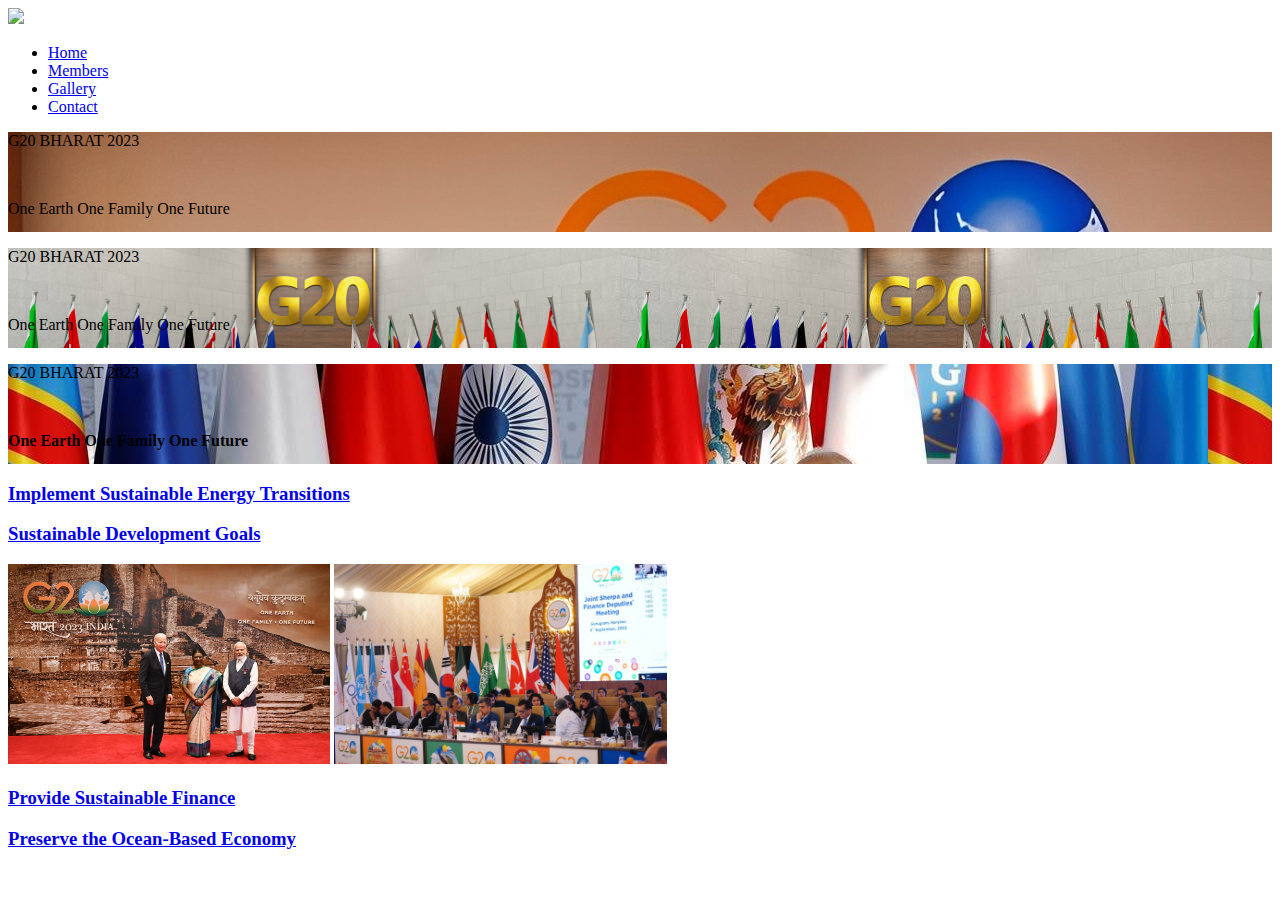
==== index.html @ 88a64e34 "upload" ====
<!DOCTYPE html>
<html lang="en-US">
   <head>
      <meta charset="UTF-8">
      <meta name="viewport" content="width=device-width, initial-scale=1.0" />
      <title>G20 </title>
      <link rel="stylesheet" href="css/components.css">
      <link rel="stylesheet" href="css/icons.css">
      <link rel="stylesheet" href="css/responsee.css">
      <link rel="stylesheet" href="owl-carousel/owl.carousel.css">
      <link rel="stylesheet" href="owl-carousel/owl.theme.css">
           
      <link rel="stylesheet" href="css/mystyle.css">
      <link href="https://fonts.googleapis.com/css?family=Barlow:100,300,400,700,800&amp;subset=latin-ext" rel="stylesheet">  
      <script type="text/javascript" src="js/jquery-1.8.3.min.js"></script>
      <script type="text/javascript" src="js/jquery-ui.min.js"></script>   
   </head>

   

   <body class="size-1520 primary-color-red background-dark">
    
      <header class="grid">
       
        <nav class="s-12 grid background-none background-primary-hightlight">
          
           <a href="index.html" class="m-12 l-3 padding-2x logo">
              <img src="img\image-removebg-preview (1).png">
           </a>
           <div class="top-nav s-12 l-9"> 
              <ul class="top-ul right chevron">
                <li><a href="index.html">Home</a></li>
                
                <li><a href="members.html">Members</a></li>
                <li><a href="gallery.html">Gallery</a></li>
                <li><a href="contact.html">Contact</a></li>
              </ul>
           </div>
        </nav>
      </header>
      
    
      <main role="main">
       
        <section class="grid">
        
          <div class="s-12 margin-bottom carousel-fade-transition owl-carousel carousel-main carousel-nav-white carousel-hide-arrows background-dark">
          	<div class="item background-image" style="background-image:url('g20.jpeg'); height:100px;">
              <p class="text-padding text-strong text-white text-s-size-30 text-size-40 text-uppercase background-primary">G20 BHARAT 2023</p>
              <br>
              <p class="text-padding text-size-20 text-dark text-uppercase background-white">One Earth One Family One Future</p>
            </div>
          	<div class="item background-image" style="background-image:url('h2.jpg'); height:100px;">
              <p class="text-padding text-strong text-white text-s-size-30 text-size-40 text-uppercase background-primary">G20 BHARAT 2023 </p>
              <br>
              <p class="text-padding text-size-20 text-dark text-uppercase background-white">One Earth One Family One Future</p>
            </div>
            <div class="item background-image" style="background-image:url('j.jpg');height:100px;">
              <p class="text-padding text-strong text-white text-s-size-30 text-size-40 text-uppercase background-primary">G20 BHARAT 2023</p>
              <br>
              <p class="text-padding text-size-20 text-dark text-uppercase background-white"><b>One Earth One Family One Future</b></p>
            </div>
          </div>  
        </section>
        
      
        <section class="grid margin text-center">
          <a href="/" class="s-12 m-6 l-3 padding-2x vertical-center margin-bottom background-red">
            <i class="icon-sli-equalizer text-size-60 text-white center margin-bottom-15"></i>
            <h3 class="text-strong text-size-20 text-line-height-1 margin-bottom-30 text-uppercase">Implement Sustainable Energy Transitions</h3>
          </a>
          <a href="/" class="s-12 m-6 l-3 padding-2x vertical-center margin-bottom background-blue">
            <i class="icon-sli-layers text-size-60 text-white center margin-bottom-15"></i>
            <h3 class="text-strong text-size-20 text-line-height-1 margin-bottom-30 text-uppercase">Sustainable Development Goals</h3>
          </a>
          
          
          <img class="m-12 l-6 l-row-2 margin-bottom" src="_G455_.jpg" height="200px">
          <img class="m-12 l-6 l-row-2 margin-bottom" src="g234.jpg" height="200px">
          <a href="/" class="s-12 m-6 l-3 padding-2x vertical-center margin-bottom background-orange">
            <i class="icon-sli-diamond text-size-60 text-white center margin-bottom-15"></i>
            <h3 class="text-strong text-size-20 text-line-height-1 margin-bottom-30 text-uppercase">Provide Sustainable Finance</h3>
          </a>
          <a href="/" class="s-12 m-6 l-3 padding-2x vertical-center margin-bottom background-aqua">
            <i class="icon-sli-share text-size-60 text-white center margin-bottom-15"></i>
            <h3 class="text-strong text-size-20 text-line-height-1 margin-bottom-30 text-uppercase">Preserve the Ocean-Based Economy</h3>
          </a>
        </section>
        
       
        
        
       
        <section class="grid margin">
        
        </section>
        
        
        
        </section>
      </main>
      
      <footer class="grid">
       
        <div class="s-12 l-3 m-row-3 margin-bottom background-image" style=""></div>
        <div class="s-12 m-9 l-3 padding-2x margin-bottom background-dark">
           
        </div>
      <div class="s-12 m-9 l-3 padding-2x margin-bottom background-dark">
            </div>
        
        
        <div class="s-12 text-center margin-bottom">
          <p class="text-size-12"></p>
          <p class="text-size-12"></p>
          <p><a class="text-size-12 text-primary-hover" href="http://www.myresponsee.com" title="Responsee - lightweight responsive framework"></a></p>
        </div>
      </footer>                                                                    
      <script type="text/javascript" src="js/responsee.js"></script>
      <script type="text/javascript" src="owl-carousel/owl.carousel.js"></script>
      <script type="text/javascript" src="js/template-scripts.js"></script>

   </body>
</html>
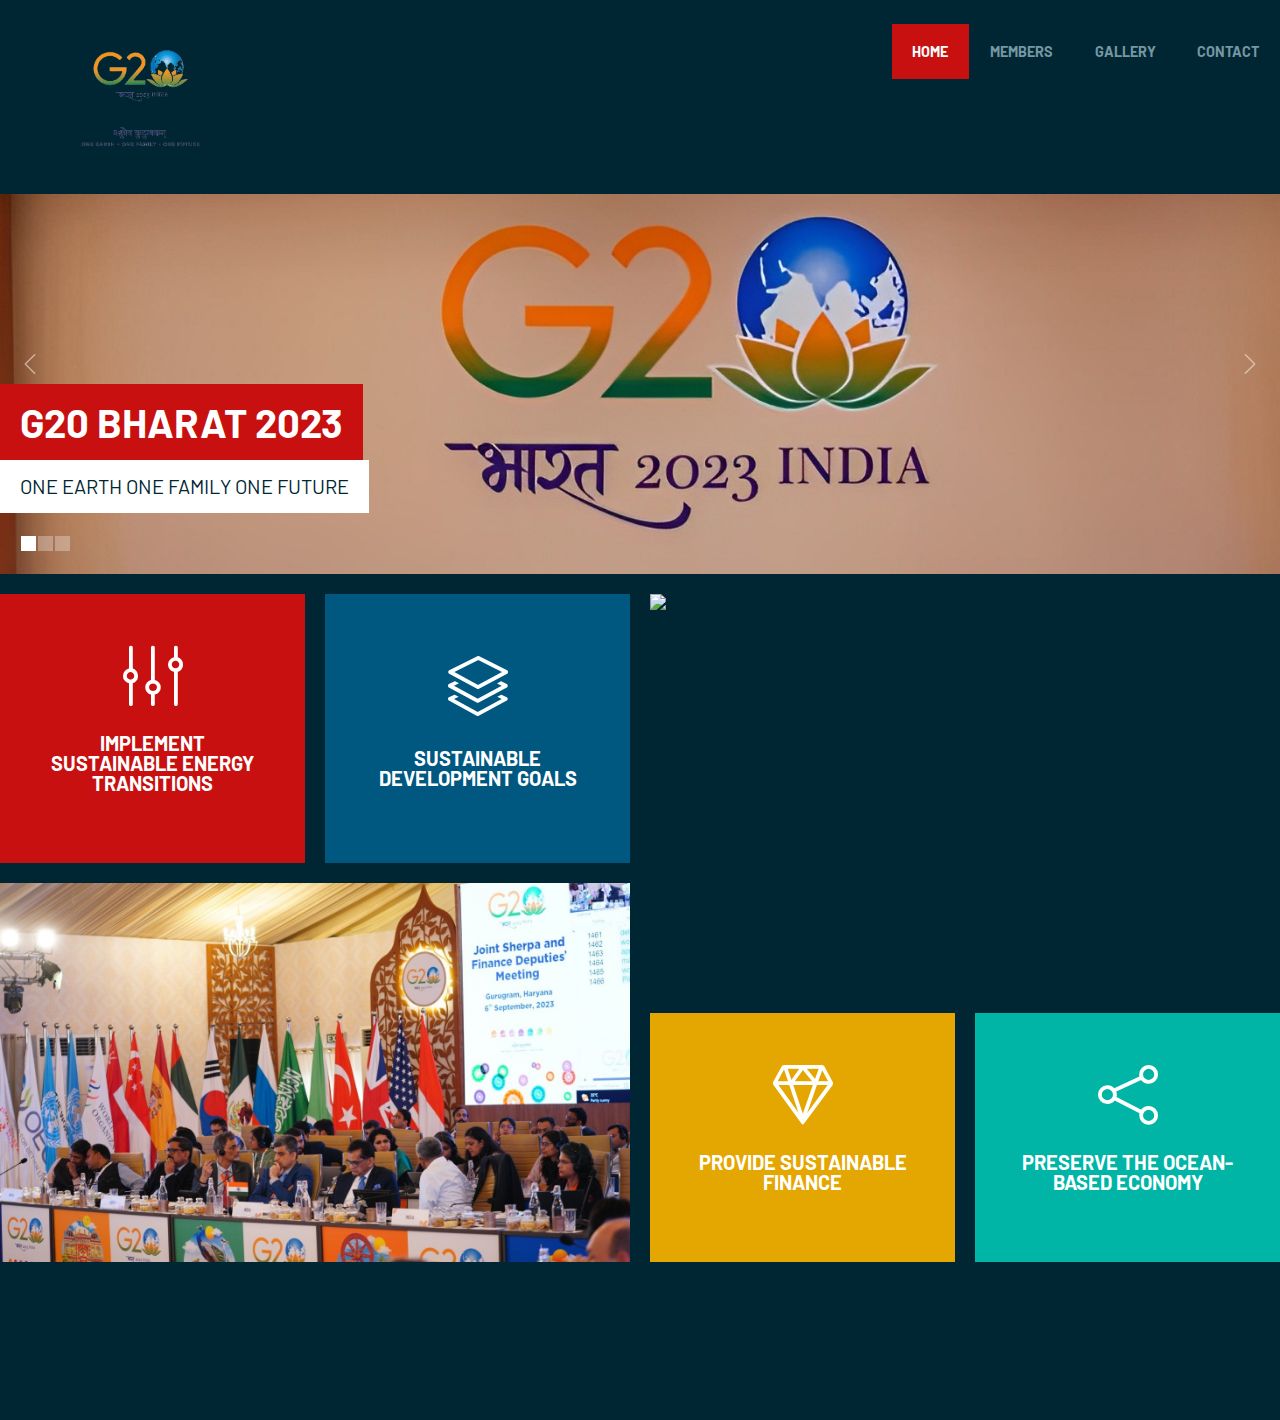
==== commit 27478e05: "Update index.html" ====
--- a/index.html
+++ b/index.html
@@ -75,7 +75,7 @@
           </a>
           
           
-          <img class="m-12 l-6 l-row-2 margin-bottom" src="_G455_.jpg" height="200px">
+          <img class="m-12 l-6 l-row-2 margin-bottom" src="gg20.jpg" height="200px">
           <img class="m-12 l-6 l-row-2 margin-bottom" src="g234.jpg" height="200px">
           <a href="/" class="s-12 m-6 l-3 padding-2x vertical-center margin-bottom background-orange">
             <i class="icon-sli-diamond text-size-60 text-white center margin-bottom-15"></i>
@@ -121,4 +121,4 @@
       <script type="text/javascript" src="js/template-scripts.js"></script>
 
    </body>
-</html>+</html>
--- a/css/components.css
+++ b/css/components.css
@@ -0,0 +1,205 @@
+/*
+ * Components CSS - v6 - 2016-07-08
+ * https://www.myresponsee.com
+ * Copyright 2019, Vision Design - graphic zoo
+ * Free to use under the MIT license.
+*/
+/* Tabs */
+.tab-item {
+  background: none repeat scroll 0 0 #fff;
+  display: none;
+  padding: 1.25rem 0;
+}
+.tab-item.tab-active {
+  display: block;
+}
+.tab-content > .tab-label {
+  display: none;
+}
+.tab-nav > .tab-label {
+  float:left;
+}
+a.tab-label, a.tab-label:link, a.tab-label:visited, a.tab-label:hover {
+  background: none repeat scroll 0 0 #262626;
+  color: #fff;
+  margin-right: 1px;
+  padding: 0.625rem 1.25rem;
+  transition: background 0.20s linear 0s;
+  -o-transition: background 0.20s linear 0s;
+  -ms-transition: background 0.20s linear 0s;
+  -moz-transition: background 0.20s linear 0s;
+  -webkit-transition: background 0.20s linear 0s;
+}
+a.tab-label:hover,a.tab-label.active-btn {
+  background: none repeat scroll 0 0 #999;
+}
+.tab-label.active-btn {
+  cursor: default;
+}
+.tab-content {
+  text-align: left;
+}
+@media screen and (max-width:768px) {    
+  .tab-nav > .tab-label {
+    margin: 0.5px 0;
+    width: 100%;
+  }
+}
+/* Custom forms */
+form.customform input, form.customform select, form.customform textarea, form.customform button {
+ font-size:0.9rem;
+ font-family:inherit;
+ margin-bottom:1.25rem;
+} 
+form.customform input, form.customform select {height: 2.7rem;}
+form.customform input, form.customform textarea, form.customform select { 
+ background: none repeat scroll 0 0 #F5F5F5;
+ transition: background 0.20s linear 0s;
+ -o-transition: background 0.20s linear 0s;
+ -ms-transition: background 0.20s linear 0s;
+ -moz-transition: background 0.20s linear 0s;
+ -webkit-transition: background 0.20s linear 0s;
+}
+form.customform input:hover, form.customform textarea:hover, form.customform select:hover, form.customform input:focus, form.customform textarea:focus, form.customform select:focus {background: none repeat scroll 0 0 #fff;}
+form.customform input, form.customform textarea, form.customform select {
+ background: none repeat scroll 0 0 #F5F5F5;
+ border: 1px solid #E0E0E0;
+ padding: 0.625rem;
+ width: 100%;
+}
+form.customform input[type="file"] {
+ border: 1px solid #E0E0E0;
+ height: auto;
+ max-height: 2.7rem;
+ min-height: 2.7rem;
+ padding: 0.4rem;
+ width: 100%;
+}
+form.customform input[type="radio"], form.customform input[type="checkbox"] {
+ margin-right: 0.625rem;
+ width:auto;
+ padding:0;
+ height:auto;
+}
+form.customform option {padding: 0.625rem;}
+form.customform select[multiple="multiple"] {height: auto;}
+form.customform button {
+ width: 100%;
+ background: none repeat scroll 0 0 #152732;
+ border: 0 none;
+ color: #fff;
+ height: 2.7rem;
+ padding: 0.625rem;
+ cursor:pointer;
+ width: 100%;
+ transition: background 0.20s linear 0s;
+ -o-transition: background 0.20s linear 0s;
+ -ms-transition: background 0.20s linear 0s;
+ -moz-transition: background 0.20s linear 0s;
+ -webkit-transition: background 0.20s linear 0s;
+}
+/* Tooltip */
+a.tooltip-container,.tooltip-container {
+  border-bottom:1px dotted;
+  border-bottom-color: color;
+  cursor: help;
+  font-weight: 600;
+}
+a .tooltip-content,.tooltip-content {
+  background: #152732 none repeat scroll 0 0;
+  color: #fff!important;
+  border-radius: 3px;
+  display: none;
+  font-size: 0.8rem;
+  font-weight: normal;
+  line-height: 1.3rem;
+  margin-top: -1.25rem;
+  max-width: 300px;
+  padding: 0.625rem;
+  position: absolute;
+  z-index: 10;
+}
+.tooltip-content::after {
+  border-left: 9px solid transparent;
+  border-right: 9px solid transparent;
+  border-top: 7px solid #152732;
+  bottom: -5px;
+  clear: both;
+  content: "";
+  height: 0;
+  left: 50%;
+  margin-left: -5px;
+  position: absolute;
+  width: 0;
+}
+a.tooltip-content.tooltip-bottom,.tooltip-content.tooltip-bottom {
+  margin-top: 1.25rem;
+}
+.tooltip-content.tooltip-bottom::after {
+  border-left: 9px solid transparent;
+  border-right: 9px solid transparent;
+  border-top: 0;
+  border-bottom: 7px solid #152732;
+  top: -5px;
+}
+/* Buttons */
+.button,a.button,a.button:link,a.button:active,a.button:visited {
+  background: #777 none repeat scroll 0 0;
+  border: 0;
+  color: #fff;
+  cursor: pointer;
+  display: inline-block;
+  font-size: 0.85rem;
+  padding: 0.825rem 1rem;
+  text-align: center;
+  transition: all 0.20s linear 0s;
+  -o-transition: all 0.20s linear 0s;
+  -ms-transition: all 0.20s linear 0s;
+  -moz-transition: all 0.20s linear 0s;
+  -webkit-transition: all 0.20s linear 0s;
+}
+.button.rounded-btn {
+  border-radius: 4px;
+}
+.button.rounded-full-btn {
+  border-radius: 100px;
+}
+.button:hover {box-shadow: 0 0 10px 100px rgba(255,255,255,0.15) inset;}
+.button.secondary-btn,a.button.secondary-btn,a.button.secondary-btn:link,a.button.secondary-btn:active,a.button.secondary-btn:visited {
+  background: #444 none repeat scroll 0 0;
+}
+.button.cancel-btn,a.button.cancel-btn,a.button.cancel-btn:link,a.button.cancel-btn:active,a.button.cancel-btn:visited {
+  background: #dc003a none repeat scroll 0 0;
+}
+.button.submit-btn,a.button.submit-btn,a.button.submit-btn:link,a.button.submit-btn:active,a.button.submit-btn:visited {
+  background: #b4bf04 none repeat scroll 0 0;
+}
+.button.reload-btn,a.button.reload-btn,a.button.reload-btn:link,a.button.reload-btn:active,a.button.reload-btn:visited {
+  background: #ff9800 none repeat scroll 0 0;
+}
+.button.disabled-btn {
+  cursor: not-allowed!important;
+  opacity: 0.2;
+}
+.button i {
+  background: rgba(0, 0, 0, 0.1) none repeat scroll 0 0;
+  border-radius: 27px;
+  color: #fff!important;
+  display: inline-block;
+  font-size: 0.8rem;
+  height: 27px;
+  line-height: 27px;
+  margin-right: 5px;
+  width: 27px;
+  transition: all 0.20s linear 0s;
+  -o-transition: all 0.20s linear 0s;
+  -ms-transition: all 0.20s linear 0s;
+  -moz-transition: all 0.20s linear 0s;
+  -webkit-transition: all 0.20s linear 0s;
+}
+.button:hover > i {
+  background: rgba(0, 0, 0, 0.06) none repeat scroll 0 0;
+}
+.grid .button {
+    width: 100%;
+}--- a/css/icons.css
+++ b/css/icons.css
@@ -0,0 +1,791 @@
+/* Icon font - MFG labs */
+@font-face {
+  font-family: 'mfg';
+    src: url('../font/mfglabsiconset-webfont.eot');
+    src: url('../font/mfglabsiconset-webfont.svg#mfg_labs_iconsetregular') format('svg'),
+   		   url('../font/mfglabsiconset-webfont.eot?#iefix') format('embedded-opentype'),
+         url('../font/mfglabsiconset-webfont.woff') format('woff'),
+         url('../font/mfglabsiconset-webfont.ttf') format('truetype');
+    font-weight: normal;
+    font-style: normal;
+}
+
+.icon-cloud,
+.icon-at,
+.icon-plus,
+.icon-minus,
+.icon-arrow_up,
+.icon-arrow_down,
+.icon-arrow_right,
+.icon-arrow_left,
+.icon-chevron_down,
+.icon-chevron_up,
+.icon-chevron_right,
+.icon-chevron_left,
+.icon-reorder,
+.icon-list,
+.icon-reorder_square,
+.icon-reorder_square_line,
+.icon-coverflow,
+.icon-coverflow_line,
+.icon-pause,
+.icon-play,
+.icon-step_forward,
+.icon-step_backward,
+.icon-fast_forward,
+.icon-fast_backward,
+.icon-cloud_upload,
+.icon-cloud_download,
+.icon-data_science,
+.icon-data_science_black,
+.icon-globe,
+.icon-globe_black,
+.icon-math_ico,
+.icon-math,
+.icon-math_black,
+.icon-paperplane_ico,
+.icon-paperplane,
+.icon-paperplane_black,
+.icon-color_balance,
+.icon-star,
+.icon-star_half,
+.icon-star_empty,
+.icon-star_half_empty,
+.icon-reload,
+.icon-heart,
+.icon-heart_broken,
+.icon-hashtag,
+.icon-reply,
+.icon-retweet,
+.icon-signin,
+.icon-signout,
+.icon-download,
+.icon-upload,
+.icon-placepin,
+.icon-display_screen,
+.icon-tablet,
+.icon-smartphone,
+.icon-connected_object,
+.icon-lock,
+.icon-unlock,
+.icon-camera,
+.icon-isight,
+.icon-video_camera,
+.icon-random,
+.icon-message,
+.icon-discussion,
+.icon-calendar,
+.icon-ringbell,
+.icon-movie,
+.icon-mail,
+.icon-pen,
+.icon-settings,
+.icon-measure,
+.icon-vector,
+.icon-vector_pen,
+.icon-mute_on,
+.icon-mute_off,
+.icon-home,
+.icon-sheet,
+.icon-arrow_big_right,
+.icon-arrow_big_left,
+.icon-arrow_big_down,
+.icon-arrow_big_up,
+.icon-dribbble_circle,
+.icon-dribbble,
+.icon-facebook_circle,
+.icon-facebook,
+.icon-git_circle_alt,
+.icon-git_circle,
+.icon-git,
+.icon-octopus,
+.icon-twitter_circle,
+.icon-twitter,
+.icon-google_plus_circle,
+.icon-google_plus,
+.icon-linked_in_circle,
+.icon-linked_in,
+.icon-instagram,
+.icon-instagram_circle,
+.icon-mfg_icon,
+.icon-xing,
+.icon-xing_circle,
+.icon-mfg_icon_circle,
+.icon-user,
+.icon-user_male,
+.icon-user_female,
+.icon-users,
+.icon-file_open,
+.icon-file_close,
+.icon-file_alt,
+.icon-file_close_alt,
+.icon-attachment,
+.icon-check,
+.icon-cross_mark,
+.icon-cancel_circle,
+.icon-check_circle,
+.icon-magnifying,
+.icon-inbox,
+.icon-clock,
+.icon-stopwatch,
+.icon-hourglass,
+.icon-trophy,
+.icon-unlock_alt,
+.icon-lock_alt,
+.icon-arrow_doubled_right,
+.icon-arrow_doubled_left,
+.icon-arrow_doubled_down,
+.icon-arrow_doubled_up,
+.icon-link,
+.icon-warning,
+.icon-warning_alt,
+.icon-magnifying_plus,
+.icon-magnifying_minus,
+.icon-white_question,
+.icon-black_question,
+.icon-stop,
+.icon-share,
+.icon-eye,
+.icon-trash_can,
+.icon-hard_drive,
+.icon-information_black,
+.icon-information_white,
+.icon-printer,
+.icon-letter,
+.icon-soundcloud,
+.icon-soundcloud_circle,
+.icon-anchor,
+.icon-female_sign,
+.icon-male_sign,
+.icon-joystick,
+.icon-high_voltage,
+.icon-fire,
+.icon-newspaper,
+.icon-chart,
+.icon-spread,
+.icon-spinner_1,
+.icon-spinner_2,
+.icon-chart_alt,
+.icon-label,
+.icon-brush,
+.icon-refresh,
+.icon-node,
+.icon-node_2,
+.icon-node_3,
+.icon-link_2_nodes,
+.icon-link_3_nodes,
+.icon-link_loop_nodes,
+.icon-node_size,
+.icon-node_color,
+.icon-layout_directed,
+.icon-layout_radial,
+.icon-layout_hierarchical,
+.icon-node_link_direction,
+.icon-node_link_short_path,
+.icon-node_cluster,
+.icon-display_graph,
+.icon-node_link_weight,
+.icon-more_node_links,
+.icon-node_shape,
+.icon-node_icon,
+.icon-node_text,
+.icon-node_link_text,
+.icon-node_link_color,
+.icon-node_link_shape,
+.icon-credit_card,
+.icon-disconnect,
+.icon-graph,
+.icon-new_user {
+  font-family: 'mfg';
+  font-style: normal;
+  font-variant: normal;
+  font-weight: normal;
+  color:#e3e3e3;
+  speak: none; 
+  text-transform: none;
+  /* Better Font Rendering =========== */
+  -webkit-font-smoothing: antialiased;
+  -moz-osx-font-smoothing: grayscale;
+}
+.icon2x {font-size: 2rem;}
+.icon3x {font-size: 3rem;}
+
+.icon-cloud:before { content: "\2601"; }
+.icon-at:before { content: "\0040"; }
+.icon-plus:before { content: "\002B"; }
+.icon-minus:before { content: "\2212"; }
+.icon-arrow_up:before { content: "\2191"; }
+.icon-arrow_down:before { content: "\2193"; }
+.icon-arrow_right:before { content: "\2192"; }
+.icon-arrow_left:before { content: "\2190"; }
+.icon-chevron_down:before { content: "\f004"; }
+.icon-chevron_up:before { content: "\f005"; }
+.icon-chevron_right:before { content: "\f006"; }
+.icon-chevron_left:before { content: "\f007"; }
+.icon-reorder:before { content: "\f008"; }
+.icon-list:before { content: "\f009"; }
+.icon-reorder_square:before { content: "\f00a"; }
+.icon-reorder_square_line:before { content: "\f00b"; }
+.icon-coverflow:before { content: "\f00c"; }
+.icon-coverflow_line:before { content: "\f00d"; }
+.icon-pause:before { content: "\f00e"; }
+.icon-play:before { content: "\f00f"; }
+.icon-step_forward:before { content: "\f010"; }
+.icon-step_backward:before { content: "\f011"; }
+.icon-fast_forward:before { content: "\f012"; }
+.icon-fast_backward:before { content: "\f013"; }
+.icon-cloud_upload:before { content: "\f014"; }
+.icon-cloud_download:before { content: "\f015"; }
+.icon-data_science:before { content: "\f016"; }
+.icon-data_science_black:before { content: "\f017"; }
+.icon-globe:before { content: "\f018"; }
+.icon-globe_black:before { content: "\f019"; }
+.icon-math_ico:before { content: "\f01a"; }
+.icon-math:before { content: "\f01b"; }
+.icon-math_black:before { content: "\f01c"; }
+.icon-paperplane_ico:before { content: "\f01d"; }
+.icon-paperplane:before { content: "\f01e"; }
+.icon-paperplane_black:before { content: "\f01f"; }
+.icon-color_balance:before { content: "\f020"; }
+.icon-star:before { content: "\2605"; }
+.icon-star_half:before { content: "\f022"; }
+.icon-star_empty:before { content: "\2606"; }
+.icon-star_half_empty:before { content: "\f024"; }
+.icon-reload:before { content: "\f025"; }
+.icon-heart:before { content: "\2665"; }
+.icon-heart_broken:before { content: "\f028"; }
+.icon-hashtag:before { content: "\f029"; }
+.icon-reply:before { content: "\f02a"; }
+.icon-retweet:before { content: "\f02b"; }
+.icon-signin:before { content: "\f02c"; }
+.icon-signout:before { content: "\f02d"; }
+.icon-download:before { content: "\f02e"; }
+.icon-upload:before { content: "\f02f"; }
+.icon-placepin:before { content: "\f031"; }
+.icon-display_screen:before { content: "\f032"; }
+.icon-tablet:before { content: "\f033"; }
+.icon-smartphone:before { content: "\f034"; }
+.icon-connected_object:before { content: "\f035"; }
+.icon-lock:before { content: "\F512"; }
+.icon-unlock:before { content: "\F513"; }
+.icon-camera:before { content: "\F4F7"; }
+.icon-isight:before { content: "\f039"; }
+.icon-video_camera:before { content: "\f03a"; }
+.icon-random:before { content: "\f03b"; }
+.icon-message:before { content: "\F4AC"; }
+.icon-discussion:before { content: "\f03d"; }
+.icon-calendar:before { content: "\F4C5"; }
+.icon-ringbell:before { content: "\f03f"; }
+.icon-movie:before { content: "\f040"; }
+.icon-mail:before { content: "\2709"; }
+.icon-pen:before { content: "\270F"; }
+.icon-settings:before { content: "\9881"; }
+.icon-measure:before { content: "\f044"; }
+.icon-vector:before { content: "\f045"; }
+.icon-vector_pen:before { content: "\2712"; }
+.icon-mute_on:before { content: "\f047"; }
+.icon-mute_off:before { content: "\f048"; }
+.icon-home:before { content: "\2302"; }
+.icon-sheet:before { content: "\f04a"; }
+.icon-arrow_big_right:before { content: "\21C9"; }
+.icon-arrow_big_left:before { content: "\21C7"; }
+.icon-arrow_big_down:before { content: "\21CA"; }
+.icon-arrow_big_up:before { content: "\21C8"; }
+.icon-dribbble_circle:before { content: "\f04f"; }
+.icon-dribbble:before { content: "\f050"; }
+.icon-facebook_circle:before { content: "\f051"; }
+.icon-facebook:before { content: "\f052"; }
+.icon-git_circle_alt:before { content: "\f053"; }
+.icon-git_circle:before { content: "\f054"; }
+.icon-git:before { content: "\f055"; }
+.icon-octopus:before { content: "\f056"; }
+.icon-twitter_circle:before { content: "\f057"; }
+.icon-twitter:before { content: "\f058"; }
+.icon-google_plus_circle:before { content: "\f059"; }
+.icon-google_plus:before { content: "\f05a"; }
+.icon-linked_in_circle:before { content: "\f05b"; }
+.icon-linked_in:before { content: "\f05c"; }
+.icon-instagram:before { content: "\f05d"; }
+.icon-instagram_circle:before { content: "\f05e"; }
+.icon-mfg_icon:before { content: "\f05f"; }
+.icon-xing:before { content: "\F532"; }
+.icon-xing_circle:before { content: "\F533"; }
+.icon-mfg_icon_circle:before { content: "\f060"; }
+.icon-user:before { content: "\f061"; }
+.icon-user_male:before { content: "\f062"; }
+.icon-user_female:before { content: "\f063"; }
+.icon-users:before { content: "\f064"; }
+.icon-file_open:before { content: "\F4C2"; }
+.icon-file_close:before { content: "\f067"; }
+.icon-file_alt:before { content: "\f068"; }
+.icon-file_close_alt:before { content: "\f069"; }
+.icon-attachment:before { content: "\f06a"; }
+.icon-check:before { content: "\2713"; }
+.icon-cross_mark:before { content: "\274C"; }
+.icon-cancel_circle:before { content: "\F06E"; }
+.icon-check_circle:before { content: "\f06d"; }
+.icon-magnifying:before { content: "\F50D"; }
+.icon-inbox:before { content: "\f070"; }
+.icon-clock:before { content: "\23F2"; }
+.icon-stopwatch:before { content: "\23F1"; }
+.icon-hourglass:before { content: "\231B"; }
+.icon-trophy:before { content: "\f074"; }
+.icon-unlock_alt:before { content: "\F075"; }
+.icon-lock_alt:before { content: "\F510"; }
+.icon-arrow_doubled_right:before { content: "\21D2"; }
+.icon-arrow_doubled_left:before { content: "\21D0"; }
+.icon-arrow_doubled_down:before { content: "\21D3"; }
+.icon-arrow_doubled_up:before { content: "\21D1"; }
+.icon-link:before { content: "\f07B"; }
+.icon-warning:before { content: "\2757"; }
+.icon-warning_alt:before { content: "\2755"; }
+.icon-magnifying_plus:before { content: "\f07E"; }
+.icon-magnifying_minus:before { content: "\f07F"; }
+.icon-white_question:before { content: "\2754"; }
+.icon-black_question:before { content: "\2753"; }
+.icon-stop:before { content: "\f080"; }
+.icon-share:before { content: "\f081"; }
+.icon-eye:before { content: "\f082"; }
+.icon-trash_can:before { content: "\f083"; }
+.icon-hard_drive:before { content: "\f084"; }
+.icon-information_black:before { content: "\f085"; }
+.icon-information_white:before { content: "\f086"; }
+.icon-printer:before { content: "\f087"; }
+.icon-letter:before { content: "\f088"; }
+.icon-soundcloud:before { content: "\f089"; }
+.icon-soundcloud_circle:before { content: "\f08A"; }
+.icon-anchor:before { content: "\2693"; }
+.icon-female_sign:before { content: "\2640"; }
+.icon-male_sign:before { content: "\2642"; }
+.icon-joystick:before { content: "\F514"; }
+.icon-high_voltage:before { content: "\26A1"; }
+.icon-fire:before { content: "\F525"; }
+.icon-newspaper:before { content: "\F4F0"; }
+.icon-chart:before { content: "\F526"; }
+.icon-spread:before { content: "\F527"; }
+.icon-spinner_1:before { content: "\F528"; }
+.icon-spinner_2:before { content: "\F529"; }
+.icon-chart_alt:before { content: "\F530"; }
+.icon-label:before { content: "\F531"; }
+.icon-brush:before { content: "\E000"; }
+.icon-refresh:before { content: "\E001"; }
+.icon-node:before { content: "\E002"; }
+.icon-node_2:before { content: "\E003"; }
+.icon-node_3:before { content: "\E004"; }
+.icon-link_2_nodes:before { content: "\E005"; }
+.icon-link_3_nodes:before { content: "\E006"; }
+.icon-link_loop_nodes:before { content: "\E007"; }
+.icon-node_size:before { content: "\E008"; }
+.icon-node_color:before { content: "\E009"; }
+.icon-layout_directed:before { content: "\E010"; }
+.icon-layout_radial:before { content: "\E011"; }
+.icon-layout_hierarchical:before { content: "\E012"; }
+.icon-node_link_direction:before { content: "\E013"; }
+.icon-node_link_short_path:before { content: "\E014"; }
+.icon-node_cluster:before { content: "\E015"; }
+.icon-display_graph:before { content: "\E016"; }
+.icon-node_link_weight:before { content: "\E017"; }
+.icon-more_node_links:before { content: "\E018"; }
+.icon-node_shape:before { content: "\E00A"; }
+.icon-node_icon:before { content: "\E00B"; }
+.icon-node_text:before { content: "\E00C"; }
+.icon-node_link_text:before { content: "\E00D"; }
+.icon-node_link_color:before { content: "\E00E"; }
+.icon-node_link_shape:before { content: "\E00F"; }
+.icon-credit_card:before { content: "\F4B3"; }
+.icon-disconnect:before { content: "\F534"; }
+.icon-graph:before { content: "\F535"; }
+.icon-new_user:before { content: "\F536"; }
+
+
+/* Icon font - Simple Line Icons */
+@font-face {
+  font-family: 'sli';
+  src: url('../font/Simple-Line-Icons.eot?v=2.2.2');
+  src: url('../font/Simple-Line-Icons.eot?v=2.2.2#iefix') format('embedded-opentype'), url('../font/Simple-Line-Icons.ttf?v=2.2.2') format('truetype'), url('../font/Simple-Line-Icons.woff2?v=2.2.2') format('woff2'), url('../font/Simple-Line-Icons.woff?v=2.2.2') format('woff'), url('../font/Simple-Line-Icons.svg?v=2.2.2#simple-line-icons') format('svg');
+  font-weight: normal;
+  font-style: normal;
+}
+
+.icon-sli-user,
+.icon-sli-people,
+.icon-sli-user-female,
+.icon-sli-user-follow,
+.icon-sli-user-following,
+.icon-sli-user-unfollow,
+.icon-sli-login,
+.icon-sli-logout,
+.icon-sli-emotsmile,
+.icon-sli-phone,
+.icon-sli-call-end,
+.icon-sli-call-in,
+.icon-sli-call-out,
+.icon-sli-map,
+.icon-sli-location-pin,
+.icon-sli-direction,
+.icon-sli-directions,
+.icon-sli-compass,
+.icon-sli-layers,
+.icon-sli-menu,
+.icon-sli-list,
+.icon-sli-options-vertical,
+.icon-sli-options,
+.icon-sli-arrow-down,
+.icon-sli-arrow-left,
+.icon-sli-arrow-right,
+.icon-sli-arrow-up,
+.icon-sli-arrow-up-circle,
+.icon-sli-arrow-left-circle,
+.icon-sli-arrow-right-circle,
+.icon-sli-arrow-down-circle,
+.icon-sli-check,
+.icon-sli-clock,
+.icon-sli-plus,
+.icon-sli-minus,
+.icon-sli-close,
+.icon-sli-organization,
+.icon-sli-trophy,
+.icon-sli-screen-smartphone,
+.icon-sli-screen-desktop,
+.icon-sli-plane,
+.icon-sli-notebook,
+.icon-sli-mustache,
+.icon-sli-mouse,
+.icon-sli-magnet,
+.icon-sli-energy,
+.icon-sli-disc,
+.icon-sli-cursor,
+.icon-sli-cursor-move,
+.icon-sli-crop,
+.icon-sli-chemistry,
+.icon-sli-speedometer,
+.icon-sli-shield,
+.icon-sli-screen-tablet,
+.icon-sli-magic-wand,
+.icon-sli-hourglass,
+.icon-sli-graduation,
+.icon-sli-ghost,
+.icon-sli-game-controller,
+.icon-sli-fire,
+.icon-sli-eyeglass,
+.icon-sli-envelope-open,
+.icon-sli-envelope-letter,
+.icon-sli-bell,
+.icon-sli-badge,
+.icon-sli-anchor,
+.icon-sli-wallet,
+.icon-sli-vector,
+.icon-sli-speech,
+.icon-sli-puzzle,
+.icon-sli-printer,
+.icon-sli-present,
+.icon-sli-playlist,
+.icon-sli-pin,
+.icon-sli-picture,
+.icon-sli-handbag,
+.icon-sli-globe-alt,
+.icon-sli-globe,
+.icon-sli-folder-alt,
+.icon-sli-folder,
+.icon-sli-film,
+.icon-sli-feed,
+.icon-sli-drop,
+.icon-sli-drawer,
+.icon-sli-docs,
+.icon-sli-doc,
+.icon-sli-diamond,
+.icon-sli-cup,
+.icon-sli-calculator,
+.icon-sli-bubbles,
+.icon-sli-briefcase,
+.icon-sli-book-open,
+.icon-sli-basket-loaded,
+.icon-sli-basket,
+.icon-sli-bag,
+.icon-sli-action-undo,
+.icon-sli-action-redo,
+.icon-sli-wrench,
+.icon-sli-umbrella,
+.icon-sli-trash,
+.icon-sli-tag,
+.icon-sli-support,
+.icon-sli-frame,
+.icon-sli-size-fullscreen,
+.icon-sli-size-actual,
+.icon-sli-shuffle,
+.icon-sli-share-alt,
+.icon-sli-share,
+.icon-sli-rocket,
+.icon-sli-question,
+.icon-sli-pie-chart,
+.icon-sli-pencil,
+.icon-sli-note,
+.icon-sli-loop,
+.icon-sli-home,
+.icon-sli-grid,
+.icon-sli-graph,
+.icon-sli-microphone,
+.icon-sli-music-tone-alt,
+.icon-sli-music-tone,
+.icon-sli-earphones-alt,
+.icon-sli-earphones,
+.icon-sli-equalizer,
+.icon-sli-like,
+.icon-sli-dislike,
+.icon-sli-control-start,
+.icon-sli-control-rewind,
+.icon-sli-control-play,
+.icon-sli-control-pause,
+.icon-sli-control-forward,
+.icon-sli-control-end,
+.icon-sli-volume-1,
+.icon-sli-volume-2,
+.icon-sli-volume-off,
+.icon-sli-calendar,
+.icon-sli-bulb,
+.icon-sli-chart,
+.icon-sli-ban,
+.icon-sli-bubble,
+.icon-sli-camrecorder,
+.icon-sli-camera,
+.icon-sli-cloud-download,
+.icon-sli-cloud-upload,
+.icon-sli-envelope,
+.icon-sli-eye,
+.icon-sli-flag,
+.icon-sli-heart,
+.icon-sli-info,
+.icon-sli-key,
+.icon-sli-link,
+.icon-sli-lock,
+.icon-sli-lock-open,
+.icon-sli-magnifier,
+.icon-sli-magnifier-add,
+.icon-sli-magnifier-remove,
+.icon-sli-paper-clip,
+.icon-sli-paper-plane,
+.icon-sli-power,
+.icon-sli-refresh,
+.icon-sli-reload,
+.icon-sli-settings,
+.icon-sli-star,
+.icon-sli-symbol-female,
+.icon-sli-symbol-male,
+.icon-sli-target,
+.icon-sli-credit-card,
+.icon-sli-paypal,
+.icon-sli-social-tumblr,
+.icon-sli-social-twitter,
+.icon-sli-social-facebook,
+.icon-sli-social-instagram,
+.icon-sli-social-linkedin,
+.icon-sli-social-pinterest,
+.icon-sli-social-github,
+.icon-sli-social-google,
+.icon-sli-social-reddit,
+.icon-sli-social-skype,
+.icon-sli-social-dribbble,
+.icon-sli-social-behance,
+.icon-sli-social-foursqare,
+.icon-sli-social-soundcloud,
+.icon-sli-social-spotify,
+.icon-sli-social-stumbleupon,
+.icon-sli-social-youtube,
+.icon-sli-social-dropbox {
+  font-family: 'sli';
+  font-style: normal;  
+  font-variant: normal;
+  font-weight: normal;
+  color:#e3e3e3;
+  speak: none;
+  text-transform: none;
+  /* Better Font Rendering =========== */
+  -webkit-font-smoothing: antialiased;
+  -moz-osx-font-smoothing: grayscale;
+}
+.icon-sli-user:before { content: "\e005"; }
+.icon-sli-people:before { content: "\e001"; }
+.icon-sli-user-female:before { content: "\e000"; }
+.icon-sli-user-follow:before { content: "\e002"; }
+.icon-sli-user-following:before { content: "\e003"; }
+.icon-sli-user-unfollow:before { content: "\e004"; }
+.icon-sli-login:before { content: "\e066"; }
+.icon-sli-logout:before { content: "\e065"; }
+.icon-sli-emotsmile:before { content: "\e021"; }
+.icon-sli-phone:before { content: "\e600"; }
+.icon-sli-call-end:before { content: "\e048"; }
+.icon-sli-call-in:before { content: "\e047"; }
+.icon-sli-call-out:before { content: "\e046"; }
+.icon-sli-map:before { content: "\e033"; }
+.icon-sli-location-pin:before { content: "\e096"; }
+.icon-sli-direction:before { content: "\e042"; }
+.icon-sli-directions:before { content: "\e041"; }
+.icon-sli-compass:before { content: "\e045"; }
+.icon-sli-layers:before { content: "\e034"; }
+.icon-sli-menu:before { content: "\e601"; }
+.icon-sli-list:before { content: "\e067"; }
+.icon-sli-options-vertical:before { content: "\e602"; }
+.icon-sli-options:before { content: "\e603"; }
+.icon-sli-arrow-down:before { content: "\e604"; }
+.icon-sli-arrow-left:before { content: "\e605"; }
+.icon-sli-arrow-right:before { content: "\e606"; }
+.icon-sli-arrow-up:before { content: "\e607"; }
+.icon-sli-arrow-up-circle:before { content: "\e078"; }
+.icon-sli-arrow-left-circle:before { content: "\e07a"; }
+.icon-sli-arrow-right-circle:before { content: "\e079"; }
+.icon-sli-arrow-down-circle:before { content: "\e07b"; }
+.icon-sli-check:before { content: "\e080"; }
+.icon-sli-clock:before { content: "\e081"; }
+.icon-sli-plus:before { content: "\e095"; }
+.icon-sli-minus:before { content: "\e615"; }
+.icon-sli-close:before { content: "\e082"; }
+.icon-sli-organization:before { content: "\e616"; }
+
+.icon-sli-trophy:before { content: "\e006"; }
+.icon-sli-screen-smartphone:before { content: "\e010"; }
+.icon-sli-screen-desktop:before { content: "\e011"; }
+.icon-sli-plane:before { content: "\e012"; }
+.icon-sli-notebook:before { content: "\e013"; }
+.icon-sli-mustache:before { content: "\e014"; }
+.icon-sli-mouse:before { content: "\e015"; }
+.icon-sli-magnet:before { content: "\e016"; }
+.icon-sli-energy:before { content: "\e020"; }
+.icon-sli-disc:before { content: "\e022"; }
+.icon-sli-cursor:before { content: "\e06e"; }
+.icon-sli-cursor-move:before { content: "\e023"; }
+.icon-sli-crop:before { content: "\e024"; }
+.icon-sli-chemistry:before { content: "\e026"; }
+.icon-sli-speedometer:before { content: "\e007"; }
+.icon-sli-shield:before { content: "\e00e"; }
+.icon-sli-screen-tablet:before { content: "\e00f"; }
+.icon-sli-magic-wand:before { content: "\e017"; }
+.icon-sli-hourglass:before { content: "\e018"; }
+.icon-sli-graduation:before { content: "\e019"; }
+.icon-sli-ghost:before { content: "\e01a"; }
+.icon-sli-game-controller:before { content: "\e01b"; }
+.icon-sli-fire:before { content: "\e01c"; }
+.icon-sli-eyeglass:before { content: "\e01d"; }
+.icon-sli-envelope-open:before { content: "\e01e"; }
+.icon-sli-envelope-letter:before { content: "\e01f"; }
+.icon-sli-bell:before { content: "\e027"; }
+.icon-sli-badge:before { content: "\e028"; }
+.icon-sli-anchor:before { content: "\e029"; }
+.icon-sli-wallet:before { content: "\e02a"; }
+.icon-sli-vector:before { content: "\e02b"; }
+.icon-sli-speech:before { content: "\e02c"; }
+.icon-sli-puzzle:before { content: "\e02d"; }
+.icon-sli-printer:before { content: "\e02e"; }
+.icon-sli-present:before { content: "\e02f"; }
+.icon-sli-playlist:before { content: "\e030"; }
+.icon-sli-pin:before { content: "\e031"; }
+.icon-sli-picture:before { content: "\e032"; }
+.icon-sli-handbag:before { content: "\e035"; }
+.icon-sli-globe-alt:before { content: "\e036"; }
+.icon-sli-globe:before { content: "\e037"; }
+.icon-sli-folder-alt:before { content: "\e039"; }
+.icon-sli-folder:before { content: "\e089"; }
+.icon-sli-film:before { content: "\e03a"; }
+.icon-sli-feed:before { content: "\e03b"; }
+.icon-sli-drop:before { content: "\e03e"; }
+.icon-sli-drawer:before { content: "\e03f"; }
+.icon-sli-docs:before { content: "\e040"; }
+.icon-sli-doc:before { content: "\e085"; }
+.icon-sli-diamond:before { content: "\e043"; }
+.icon-sli-cup:before { content: "\e044"; }
+.icon-sli-calculator:before { content: "\e049"; }
+.icon-sli-bubbles:before { content: "\e04a"; }
+.icon-sli-briefcase:before { content: "\e04b"; }
+.icon-sli-book-open:before { content: "\e04c"; }
+.icon-sli-basket-loaded:before { content: "\e04d"; }
+.icon-sli-basket:before { content: "\e04e"; }
+.icon-sli-bag:before { content: "\e04f"; }
+.icon-sli-action-undo:before { content: "\e050"; }
+.icon-sli-action-redo:before { content: "\e051"; }
+.icon-sli-wrench:before { content: "\e052"; }
+.icon-sli-umbrella:before { content: "\e053"; }
+.icon-sli-trash:before { content: "\e054"; }
+.icon-sli-tag:before { content: "\e055"; }
+.icon-sli-support:before { content: "\e056"; }
+.icon-sli-frame:before { content: "\e038"; }
+.icon-sli-size-fullscreen:before { content: "\e057"; }
+.icon-sli-size-actual:before { content: "\e058"; }
+.icon-sli-shuffle:before { content: "\e059"; }
+.icon-sli-share-alt:before { content: "\e05a"; }
+.icon-sli-share:before { content: "\e05b"; }
+.icon-sli-rocket:before { content: "\e05c"; }
+.icon-sli-question:before { content: "\e05d"; }
+.icon-sli-pie-chart:before { content: "\e05e"; }
+.icon-sli-pencil:before { content: "\e05f"; }
+.icon-sli-note:before { content: "\e060"; }
+.icon-sli-loop:before { content: "\e064"; }
+.icon-sli-home:before { content: "\e069"; }
+.icon-sli-grid:before { content: "\e06a"; }
+.icon-sli-graph:before { content: "\e06b"; }
+.icon-sli-microphone:before { content: "\e063"; }
+.icon-sli-music-tone-alt:before { content: "\e061"; }
+.icon-sli-music-tone:before { content: "\e062"; }
+.icon-sli-earphones-alt:before { content: "\e03c"; }
+.icon-sli-earphones:before { content: "\e03d"; }
+.icon-sli-equalizer:before { content: "\e06c"; }
+.icon-sli-like:before { content: "\e068"; }
+.icon-sli-dislike:before { content: "\e06d"; }
+.icon-sli-control-start:before { content: "\e06f"; }
+.icon-sli-control-rewind:before { content: "\e070"; }
+.icon-sli-control-play:before { content: "\e071"; }
+.icon-sli-control-pause:before { content: "\e072"; }
+.icon-sli-control-forward:before { content: "\e073"; }
+.icon-sli-control-end:before { content: "\e074"; }
+.icon-sli-volume-1:before { content: "\e09f"; }
+.icon-sli-volume-2:before { content: "\e0a0"; }
+.icon-sli-volume-off:before { content: "\e0a1"; }
+.icon-sli-calendar:before { content: "\e075"; }
+.icon-sli-bulb:before { content: "\e076"; }
+.icon-sli-chart:before { content: "\e077"; }
+.icon-sli-ban:before { content: "\e07c"; }
+.icon-sli-bubble:before { content: "\e07d"; }
+.icon-sli-camrecorder:before { content: "\e07e"; }
+.icon-sli-camera:before { content: "\e07f"; }
+.icon-sli-cloud-download:before { content: "\e083"; }
+.icon-sli-cloud-upload:before { content: "\e084"; }
+.icon-sli-envelope:before { content: "\e086"; }
+.icon-sli-eye:before { content: "\e087"; }
+.icon-sli-flag:before { content: "\e088"; }
+.icon-sli-heart:before { content: "\e08a"; }
+.icon-sli-info:before { content: "\e08b"; }
+.icon-sli-key:before { content: "\e08c"; }
+.icon-sli-link:before { content: "\e08d"; }
+.icon-sli-lock:before { content: "\e08e"; }
+.icon-sli-lock-open:before { content: "\e08f"; }
+.icon-sli-magnifier:before { content: "\e090"; }
+.icon-sli-magnifier-add:before { content: "\e091"; }
+.icon-sli-magnifier-remove:before { content: "\e092"; }
+.icon-sli-paper-clip:before { content: "\e093"; }
+.icon-sli-paper-plane:before { content: "\e094"; }
+.icon-sli-power:before { content: "\e097"; }
+.icon-sli-refresh:before { content: "\e098"; }
+.icon-sli-reload:before { content: "\e099"; }
+.icon-sli-settings:before { content: "\e09a"; }
+.icon-sli-star:before { content: "\e09b"; }
+.icon-sli-symbol-female:before { content: "\e09c"; }
+.icon-sli-symbol-male:before { content: "\e09d"; }
+.icon-sli-target:before { content: "\e09e"; }
+.icon-sli-credit-card:before { content: "\e025"; }
+.icon-sli-paypal:before { content: "\e608"; }
+.icon-sli-social-tumblr:before { content: "\e00a"; }
+.icon-sli-social-twitter:before { content: "\e009"; }
+.icon-sli-social-facebook:before { content: "\e00b"; }
+.icon-sli-social-instagram:before { content: "\e609"; }
+.icon-sli-social-linkedin:before { content: "\e60a"; }
+.icon-sli-social-pinterest:before { content: "\e60b"; }
+.icon-sli-social-github:before { content: "\e60c"; }
+.icon-sli-social-google:before { content: "\e60d"; }
+.icon-sli-social-reddit:before { content: "\e60e"; }
+.icon-sli-social-skype:before { content: "\e60f"; }
+.icon-sli-social-dribbble:before { content: "\e00d"; }
+.icon-sli-social-behance:before { content: "\e610"; }
+.icon-sli-social-foursqare:before { content: "\e611"; }
+.icon-sli-social-soundcloud:before { content: "\e612"; }
+.icon-sli-social-spotify:before { content: "\e613"; }
+.icon-sli-social-stumbleupon:before { content: "\e614"; }
+.icon-sli-social-youtube:before { content: "\e008"; }
+.icon-sli-social-dropbox:before { content: "\e00c"; }--- a/css/responsee.css
+++ b/css/responsee.css
@@ -0,0 +1,1112 @@
+/*
+ * Responsee CSS - v6 - 2019-06-22
+ * https://www.myresponsee.com
+ * Copyright 2019, Vision Design - graphic zoo
+ * Free to use under the MIT license.
+*/
+* {  
+  -webkit-box-sizing:border-box;
+  -moz-box-sizing:border-box;
+  box-sizing:border-box;
+  margin:0;	
+}
+body {
+  background:none repeat scroll 0 0 #eeeeee;
+  font-size:16px;
+  font-family:"Open Sans",Arial,sans-serif;
+  color:#444;
+}
+h1,h2,h3,h4,h5,h6 {
+  color:#152732;
+  font-weight: normal;
+  line-height: 1.3;
+  margin:0.5rem 0;  
+}
+h1 {font-size:2.7rem;}
+h2 {font-size:2.2rem;}  
+h3 {font-size:1.8rem;}  
+h4 {font-size:1.4rem;}  
+h5 {font-size:1.1rem;}  
+h6 {font-size:0.9rem;}    
+a, a:link, a:visited, a:hover, a:active {
+  text-decoration:none;
+  color:#9BB800;
+  transition:color 0.20s linear 0s;
+  -o-transition:color 0.20s linear 0s;
+  -ms-transition:color 0.20s linear 0s;
+  -moz-transition:color 0.20s linear 0s;
+  -webkit-transition:color 0.20s linear 0s;
+}  
+a:hover {color:#B6C900;}
+p,li,dl,blockquote,table,kbd {
+  font-size: 0.85rem;
+  line-height: 1.6;
+}
+b,strong {font-weight:700;}
+.text-center {text-align:center!important;}
+.text-right {text-align:right!important;}
+img {
+  border:0;
+  display:block;
+  height:auto;
+  max-width:100%;
+  width:auto;
+}
+.owl-item img, .full-img {
+  max-width:none;
+  width:100%;
+}
+.owl-nav div {font-family:"mfg";}
+.grid .owl-carousel {
+  width:100% !important;
+}  
+table {
+  background:none repeat scroll 0 0 #fff;
+  border:1px solid #f0f0f0;
+  border-collapse:collapse;
+  border-spacing:0;
+  text-align:left;
+  width:100%;
+}
+table tr td, table tr th {padding:0.625rem;}
+table tfoot, table thead,table tr:nth-of-type(2n) {background:none repeat scroll 0 0 #f0f0f0;}
+th,table tr:nth-of-type(2n) td {border-right:1px solid #fff;}
+td {border-right:1px solid #f0f0f0;}
+.size-960 .line,.size-1140 .line,.size-1280 .line,.size-1520 .line {
+  margin:0 auto;
+  padding:0 0.625rem;
+}
+.grid {
+  display:grid;
+  grid-template-columns:repeat(12, 1fr);
+  width:100%;
+  margin:0 auto;
+} 
+hr {
+  border: 0;
+  border-top: 1px solid #e5e5e5;
+  clear:both;  
+  height:0; 
+  margin:2.5rem auto;
+}
+li {padding:0;}
+ul,ol {padding-left:1.25rem;}
+blockquote {
+  border:2px solid #f0f0f0;
+  padding:1.25rem;
+}
+cite {
+  color:#999;
+  display:block;
+  font-size:0.8rem;
+}
+cite:before {content:"— ";}
+dl dt {font-weight:700;}
+dl dd {margin-bottom:0.625rem;}
+dl dd:last-child {margin-bottom:0;}
+abbr {cursor:help;}
+abbr[title] {border-bottom:1px dotted;}
+kbd {
+  background: #152732 none repeat scroll 0 0;
+  color: #fff;
+  padding: 0.125rem 0.3125rem;
+}
+code, kbd, pre, samp {font-family: Menlo,Monaco,Consolas,"Courier New",monospace;}
+mark {
+  background: #F3F8A9 none repeat scroll 0 0;
+  padding: 0.125rem 0.3125rem;
+}
+.size-960 .line,.size-960 .grid {max-width:59.75rem;}
+.size-1140 .line,.size-1140 .grid {max-width:71rem;}
+.size-1280 .line,.size-1280 .grid {max-width:80rem;}
+.size-1520 .line,.size-1520 .grid {max-width:95rem;}
+.grid.full {
+  max-width:100%!important;
+  padding: 0;
+}
+.vertical-center {display: inline-grid!important;}
+.vertical-center * {
+    align-items: center;
+    display: flex!important;
+}
+.text-center .vertical-center * {justify-content: center;}
+
+.size-960.align-content-left .line,.size-1140.align-content-left .line,.size-1280.align-content-left .line,.size-1520.align-content-left .line {margin-left:0;}
+form {line-height:1.4;}
+nav {
+  display:block;
+  width:100%;
+  background:#152732;
+}
+.line::after, nav::after, .center::after, .box::after, .margin::after, .margin2x::after, .grid.full::after {
+  clear:both;
+  content: ".";
+  display:block;
+  height:0;
+  line-height:0;
+  overflow:hidden;
+  visibility:hidden;
+}
+.grid.margin::after, .grid.margin2x::after {
+  content: "";
+  display:none;
+}
+.nav-text:after,.nav-text:before,.nav-text span {
+  background-color:#fff;
+  border-radius:3px;
+  content:'';
+  display:block;
+  height:3px;
+  margin:6px auto;
+  width: 30px;
+  transition:all 0.2s ease-in-out;
+  -moz-transition:all 0.2s ease-in-out;
+  -webkit-transition:all 0.2s ease-in-out;
+}
+.show-menu .nav-text:before {
+  transform:translateY(9px) rotate(135deg);
+  -moz-transform:translateY(9px) rotate(135deg);
+  -webkit-transform:translateY(9px) rotate(135deg);
+}
+.show-menu .nav-text:after {
+  transform:translateY(-9px) rotate(-135deg);
+  -moz-transform:translateY(-9px) rotate(-135deg);
+  -webkit-transform:translateY(-9px) rotate(-135deg);
+}
+.show-menu .nav-text span {
+  transform:scale(0);
+  -moz-transform:scale(0);
+  -webkit-transform:scale(0);  
+}
+.top-nav ul {padding:0;}
+.top-nav ul ul {
+  position:absolute;
+  background:#152732;
+}
+.top-nav li {
+  float:left;
+  list-style:none outside none;
+  cursor:pointer;
+}
+.top-nav li a {
+  color:#fff; 
+  display:block;
+  font-size:1rem;
+  padding:1.25rem; 
+}
+.top-nav li ul li a {
+  background:none repeat scroll 0 0 #152732;
+  min-width:100%;
+  padding:0.625rem;
+}
+.top-nav li a:hover, .aside-nav li a:hover {background:#2b4c61;}
+.top-nav li ul {display:none;}
+.top-nav li ul li,.top-nav li ul li ul li {
+  float:none;
+  list-style:none outside none;
+  min-width:100%;
+  padding:0;
+}
+.count-number {
+  background: rgba(153, 153, 153, 0.25) none repeat scroll 0 0;
+  border-radius: 10rem;
+  color: #fff;
+  display: inline-block;
+  font-size: 0.7rem;
+  height: 1.3rem;
+  line-height: 1.3rem; 
+  margin: 0 0 -0.3125rem 0.3125rem;
+  text-align: center;
+  width: 1.3rem;
+}
+ul.chevron .count-number {display:none;}
+ul.chevron .submenu > a:after, ul.chevron .sub-submenu > a:after,ul.chevron .aside-submenu > a:after, ul.chevron .aside-sub-submenu > a:after {
+  content:"\f004";
+  display:inline-block;
+  font-family:"mfg";
+  font-size:0.7rem;
+  margin:0 0.625rem;
+}
+.top-nav .active-item a {background:#2b4c61;}
+.aside-nav > ul > li.active-item > a:link,.aside-nav > ul > li.active-item > a:visited {
+  background:#2b4c61;
+  color:#fff;
+}
+@media screen and (min-width:769px) {
+  .aside-nav .count-number {
+	  margin-left:-1.25rem;	
+	  float:right;	
+  }
+  .top-nav li:hover > ul {
+	  display:block;
+	  z-index:10;
+  }  
+  .top-nav li:hover > ul ul {
+    left:100%;
+    margin:-2.5rem 0;
+    width:100%;
+  } 
+}
+.nav-text,.aside-nav-text {display:none;}
+.aside-nav a,.aside-nav a:link,.aside-nav a:visited,.aside-nav li > ul,.top-nav a,.top-nav a:link,.top-nav a:visited {
+  transition:background 0.20s linear 0s;
+  -o-transition:background 0.20s linear 0s;
+  -ms-transition:background 0.20s linear 0s;
+  -moz-transition:background 0.20s linear 0s;
+  -webkit-transition:background 0.20s linear 0s;
+}
+.aside-nav ul {
+  background:#e8e8e8; 
+  padding:0;
+}
+.aside-nav li {
+  list-style:none outside none;
+  cursor:pointer;
+}
+.aside-nav li a,.aside-nav li a:link,.aside-nav li a:visited {
+  color:#444;
+  display:block;
+  font-size:1rem;
+  padding:1.25rem;
+}
+.aside-nav > ul > li:last-child a {border-bottom:0 none;}
+.aside-nav li > ul {
+  height:0;
+  display:block;
+  position:relative;
+  background:#f4f4f4;
+  border-left:solid 1px #f2f2f2;
+  border-right:solid 1px #f2f2f2;
+  overflow:hidden;
+}
+.aside-nav li ul ul {
+  border:0;
+  background:#fff;
+}
+.aside-nav ul ul a {padding:0.625rem 1.25rem;}
+.aside-nav li a:link, .aside-nav li a:visited {color:#333;}
+.aside-nav li li a:hover, .aside-nav li li.active-item > a, .aside-nav li li.aside-sub-submenu li a:hover {
+  color:#fff;
+  background:#2b4c61;
+}
+.aside-nav > ul > li > a:hover {color:#fff;}
+.aside-nav li li a:link, .aside-nav li li a:visited {background:none;}
+.aside-nav .show-aside-ul, .aside-nav .active-aside-item {height:auto;} 
+nav.breadcrumb-nav {
+  background:#fff;
+  margin:0.625rem 0;
+}
+nav.breadcrumb-nav ul {
+  list-style:none;
+  padding:0;
+}
+nav.breadcrumb-nav ul li {float:left;}
+nav.breadcrumb-nav ul li a:hover {text-decoration:underline;}
+.breadcrumb-nav i {color:#B6C900;}
+nav.breadcrumb-nav ul li:after {
+  content:"/";
+  margin:0 9px;
+  color:#c8c7c7;
+}
+nav.breadcrumb-nav ul li:last-child:after {content:"";}
+.slide-content, .slide-nav {
+  transition:all 0.10s linear 0s;
+  -o-transition:all 0.10s linear 0s;
+  -ms-transition:all 0.10s linear 0s;
+  -moz-transition:all 0.10s linear 0s;
+  -webkit-transition:all 0.10s linear 0s;
+}
+.slide-content {
+  float:left;
+  width:calc(100% - 60px);  
+}
+.aside-nav.slide-nav {
+  background:#1c3849;
+  bottom:0; 
+  right:0;
+  top:0;
+  margin-right:-180px;     
+  overflow-y:auto;
+  padding-top:0.625rem;
+  position:fixed;
+  width:240px;
+  z-index:2;
+}
+.aside-nav.slide-nav > ul {
+  background:#1c3849;
+  opacity:0;
+  transition:all 0.20s linear 0s;
+  -o-transition:all 0.20s linear 0s;
+  -ms-transition:all 0.20s linear 0s;
+  -moz-transition:all 0.20s linear 0s;
+  -webkit-transition:all 0.20s linear 0s;
+}
+.aside-nav.slide-nav li a, .aside-nav.slide-nav li a:link, .aside-nav.slide-nav li a:visited {
+  color:#fff;
+  display:block;
+  font-size:0.9rem;
+  padding:0.625rem 1.25rem;
+  border-bottom:0;
+}
+.aside-nav.slide-nav li a:hover {
+  background:#152732!important;
+  color:#fff!important;
+}
+.aside-nav.slide-nav li > ul {
+  background:#2b4c61;
+  border-left:0;
+  border-right:0;
+}
+.aside-nav.slide-nav li > ul ul {
+  background:#456274;
+  border-left:0;
+  border-right:0;
+}
+.slide-nav-button {
+  background:#152732;
+  cursor:pointer;
+  position:fixed;
+  top:0;
+  right:0;
+  bottom:0;
+  width:60px;
+  z-index:3;
+}
+.active-slide-nav .slide-content {margin-left:-240px;}
+.active-slide-nav .slide-nav {margin-right:60px;}
+.slide-to-left .slide-content {float:right;}
+.slide-to-left .slide-nav {
+  left:0;
+  margin-right:0; 
+  margin-left:-180px;    
+}
+.slide-to-left .slide-nav-button {left:0;}
+.slide-to-left.active-slide-nav .slide-content {
+  margin-right:-240px;
+  margin-left:0;
+}
+.slide-to-left.active-slide-nav .slide-nav {
+  margin-right:0;
+  margin-left:60px;
+}
+.active-slide-nav .slide-nav ul {opacity:1;}
+.nav-icon {
+  padding:0.9rem;
+  width:100%;
+}
+.nav-icon:after,.nav-icon:before,.nav-icon div {
+  background-color:#fff;
+  border-radius:3px;
+  content:"";
+  display:block;
+  height:3px;
+  margin:6px 0;
+  transition:all 0.2s ease-in-out;
+  -moz-transition:all 0.2s ease-in-out;
+  -webkit-transition:all 0.2s ease-in-out;
+}
+.active-slide-nav .nav-icon:before {
+  transform:translateY(9px) rotate(135deg);
+  -moz-transform:translateY(9px) rotate(135deg);
+  -webkit-transform:translateY(9px) rotate(135deg);
+}
+.active-slide-nav .nav-icon:after {
+  transform:translateY(-9px) rotate(-135deg);
+  -moz-transform:translateY(-9px) rotate(-135deg);
+  -webkit-transform:translateY(-9px) rotate(-135deg);
+}
+.active-slide-nav .nav-icon div {
+  transform:scale(0);
+  -moz-transform:scale(0);
+  -webkit-transform:scale(0);  
+}
+.active-slide-nav {overflow-x:hidden;} 
+.padding {
+  display:list-item;
+  list-style:none outside none;
+  padding:0.625rem;
+}
+.margin,.margin2x {display: block;}
+.margin {margin:0 -0.625rem;}
+.margin2x {margin:0 -1.25rem;}
+.grid.margin {
+  display: grid;
+  grid-column-gap:20px;
+  margin:0 auto;	
+}
+.grid.margin2x {
+  display: grid;
+  grid-column-gap:40px;
+  margin:0 auto;	
+}
+.line {clear:left;}
+.line .line {padding:0;}
+.hide-xxl {display:none!important;}
+.box {
+  background:none repeat scroll 0 0 #fff;
+  display:block;
+  padding:1.25rem;
+  width:100%;
+}
+.margin-bottom {margin-bottom:1.25rem!important;}
+.margin-bottom2x {margin-bottom:2.5rem!important;}
+.s-1,.s-2,.s-five,.s-3,.s-4,.s-5,.s-6,.s-7,.s-8,.s-9,.s-10,.s-11,.s-12,.m-1,.m-2,.m-five,.m-3,.m-4,.m-5,.m-6,.m-7,.m-8,.m-9,.m-10,.m-11,.m-12,.l-1,.l-2,.l-five,.l-3,.l-4,.l-5,.l-6,.l-7,.l-8,.l-9,.l-10,.l-11,.l-12,.xl-1,.xl-2,.xl-five,.xl-3,.xl-4,.xl-5,.xl-6,.xl-7,.xl-8,.xl-9,.xl-10,.xl-11,.xl-12,.xxl-1,.xxl-2,.xxl-five,.xxl-3,.xxl-4,.xxl-5,.xxl-6,.xxl-7,.xxl-8,.xxl-9,.xxl-10,.xxl-11,.xxl-12 {
+  float:left;
+  position:static;
+}
+.xxl-offset-1 {margin-left:8.3333%;}
+.xxl-offset-2 {margin-left:16.6666%;}
+.xxl-offset-five {margin-left:20%;}
+.xxl-offset-3 {margin-left:25%;}
+.xxl-offset-4 {margin-left:33.3333%;}
+.xxl-offset-5 {margin-left:41.6666%;}
+.xxl-offset-6 {margin-left:50%;}
+.xxl-offset-7 {margin-left:58.3333%;}
+.xxl-offset-8 {margin-left:66.6666%;}
+.xxl-offset-9 {margin-left:75%;}
+.xxl-offset-10 {margin-left:83.3333%;}
+.xxl-offset-11 {margin-left:91.6666%;}
+.xxl-offset-12 {margin-left:100%;}
+.xxl-order-1 {order:-1;}
+.xxl-order-2 {order:2;}
+.xxl-order-3 {order:3;}
+.xxl-order-4 {order:4;}
+.xxl-order-5 {order:5;}
+.xxl-order-6 {order:6;}
+.xxl-order-7 {order:7;}
+.xxl-order-8 {order:8;}
+.xxl-order-9 {order:9;}
+.xxl-order-10 {order:10;}
+.xxl-order-11 {order:11;}
+.xxl-order-12 {order:12;} 
+.xxl-order-last {order:99999999;} 
+.line .margin > .s-1,.line .margin > .s-2,.line .margin > .s-five,.line .margin > .s-3,.line .margin > .s-4,.line .margin > .s-5,.line .margin > .s-6,.line .margin > .s-7,.line .margin > .s-8,.line .margin > .s-9,.line .margin > .s-10,.line .margin > .s-11,.line .margin > .s-12,
+.line .margin > .m-1,.line .margin > .m-2,.line .margin > .m-five,.line .margin > .m-3,.line .margin > .m-4,.line .margin > .m-5,.line .margin > .m-6,.line .margin > .m-7,.line .margin > .m-8,.line .margin > .m-9,.line .margin > .m-10,.line .margin > .m-11,.line .margin > .m-12,
+.line .margin > .l-1,.line .margin > .l-2,.line .margin > .l-five,.line .margin > .l-3,.line .margin > .l-4,.line .margin > .l-5,.line .margin > .l-6,.line .margin > .l-7,.line .margin > .l-8,.line .margin > .l-9,.line .margin > .l-10,.line .margin > .l-11,.line .margin > .l-12,
+.line .margin > .xl-1,.line .margin > .xl-2,.line .margin > .xl-five,.line .margin > .xl-3,.line .margin > .xl-4,.line .margin > .xl-5,.line .margin > .xl-6,.line .margin > .xl-7,.line .margin > .xl-8,.line .margin > .xl-9,.line .margin > .xl-10,.line .margin > .xl-11,.line .margin > .xl-12,
+.line .margin > .xxl-1,.line .margin > .xxl-2,.line .margin > .xxl-five,.line .margin > .xxl-3,.line .margin > .xxl-4,.line .margin > .xxl-5,.line .margin > .xxl-6,.line .margin > .xxl-7,.line .margin > .xxl-8,.line .margin > .xxl-9,.line .margin > .xxl-10,.line .margin > .xxl-11,.line .margin > .xxl-12 {padding:0 0.625rem;}
+.line .margin2x > .s-1,.line .margin2x > .s-2,.line .margin2x > .s-five,.line .margin2x > .s-3,.line .margin2x > .s-4,.line .margin2x > .s-5,.line .margin2x > .s-6,.line .margin2x > .s-7,.line .margin2x > .s-8,.line .margin2x > .s-9,.line .margin2x > .s-10,.line .margin2x > .s-11,.line .margin2x > .s-12,
+.line .margin2x > .m-1,.line .margin2x > .m-2,.line .margin2x > .m-five,.line .margin2x > .m-3,.line .margin2x > .m-4,.line .margin2x > .m-5,.line .margin2x > .m-6,.line .margin2x > .m-7,.line .margin2x > .m-8,.line .margin2x > .m-9,.line .margin2x > .m-10,.line .margin2x > .m-11,.line .margin2x > .m-12,
+.line .margin2x > .l-1,.line .margin2x > .l-2,.line .margin2x > .l-five,.line .margin2x > .l-3,.line .margin2x > .l-4,.line .margin2x > .l-5,.line .margin2x > .l-6,.line .margin2x > .l-7,.line .margin2x > .l-8,.line .margin2x > .l-9,.line .margin2x > .l-10,.line .margin2x > .l-11,.line .margin2x > .l-12,
+.line .margin2x > .xl-1,.line .margin2x > .xl-2,.line .margin2x > .xl-five,.line .margin2x > .xl-3,.line .margin2x > .xl-4,.line .margin2x > .xl-5,.line .margin2x > .xl-6,.line .margin2x > .xl-7,.line .margin2x > .xl-8,.line .margin2x > .xl-9,.line .margin2x > .xl-10,.line .margin2x > .xl-11,.line .margin2x > .xl-12,
+.line .margin2x > .xxl-1,.line .margin2x > .xxl-2,.line .margin2x > .xxl-five,.line .margin2x > .xxl-3,.line .margin2x > .xxl-4,.line .margin2x > .xxl-5,.line .margin2x > .xxl-6,.line .margin2x > .xxl-7,.line .margin2x > .xxl-8,.line .margin2x > .xxl-9,.line .margin2x > .xxl-10,.line .margin2x > .xxl-11,.line .margin2x > .xxl-12 {padding:0 1.25rem;}
+.line-full-width .margin > .s-1,.line-full-width .margin > .s-2,.line-full-width .margin > .s-five,.line-full-width .margin > .s-3,.line-full-width .margin > .s-4,.line-full-width .margin > .s-5,.line-full-width .margin > .s-6,.line-full-width .margin > .s-7,.line-full-width .margin > .s-8,.line-full-width .margin > .s-9,.line-full-width .margin > .s-10,.line-full-width .margin > .s-11,.line-full-width .margin > .s-12,
+.line-full-width .margin > .m-1,.line-full-width .margin > .m-2,.line-full-width .margin > .m-five,.line-full-width .margin > .m-3,.line-full-width .margin > .m-4,.line-full-width .margin > .m-5,.line-full-width .margin > .m-6,.line-full-width .margin > .m-7,.line-full-width .margin > .m-8,.line-full-width .margin > .m-9,.line-full-width .margin > .m-10,.line-full-width .margin > .m-11,.line-full-width .margin > .m-12,
+.line-full-width .margin > .l-1,.line-full-width .margin > .l-2,.line-full-width .margin > .l-five,.line-full-width .margin > .l-3,.line-full-width .margin > .l-4,.line-full-width .margin > .l-5,.line-full-width .margin > .l-6,.line-full-width .margin > .l-7,.line-full-width .margin > .l-8,.line-full-width .margin > .l-9,.line-full-width .margin > .l-10,.line-full-width .margin > .l-11,.line-full-width .margin > .l-12,
+.line-full-width .margin > .xl-1,.line-full-width .margin > .xl-2,.line-full-width .margin > .xl-five,.line-full-width .margin > .xl-3,.line-full-width .margin > .xl-4,.line-full-width .margin > .xl-5,.line-full-width .margin > .xl-6,.line-full-width .margin > .xl-7,.line-full-width .margin > .xl-8,.line-full-width .margin > .xl-9,.line-full-width .margin > .xl-10,.line-full-width .margin > .xl-11,.line-full-width .margin > .xl-12,
+.line-full-width .margin > .xxl-1,.line-full-width .margin > .xxl-2,.line-full-width .margin > .xxl-five,.line-full-width .margin > .xxl-3,.line-full-width .margin > .xxl-4,.line-full-width .margin > .xxl-5,.line-full-width .margin > .xxl-6,.line-full-width .margin > .xxl-7,.line-full-width .margin > .xxl-8,.line-full-width .margin > .xxl-9,.line-full-width .margin > .xxl-10,.line-full-width .margin > .xxl-11,.line-full-width .margin > .xxl-12 {padding:0 0.625rem;}
+.line-full-width .margin2x > .s-1,.line-full-width .margin2x > .s-2,.line-full-width .margin2x > .s-five,.line-full-width .margin2x > .s-3,.line-full-width .margin2x > .s-4,.line-full-width .margin2x > .s-5,.line-full-width .margin2x > .s-6,.line-full-width .margin2x > .s-7,.line-full-width .margin2x > .s-8,.line-full-width .margin2x > .s-9,.line-full-width .margin2x > .s-10,.line-full-width .margin2x > .s-11,.line-full-width .margin2x > .s-12,
+.line-full-width .margin2x > .m-1,.line-full-width .margin2x > .m-2,.line-full-width .margin2x > .m-five,.line-full-width .margin2x > .m-3,.line-full-width .margin2x > .m-4,.line-full-width .margin2x > .m-5,.line-full-width .margin2x > .m-6,.line-full-width .margin2x > .m-7,.line-full-width .margin2x > .m-8,.line-full-width .margin2x > .m-9,.line-full-width .margin2x > .m-10,.line-full-width .margin2x > .m-11,.line-full-width .margin2x > .m-12,
+.line-full-width .margin2x > .l-1,.line-full-width .margin2x > .l-2,.line-full-width .margin2x > .l-five,.line-full-width .margin2x > .l-3,.line-full-width .margin2x > .l-4,.line-full-width .margin2x > .l-5,.line-full-width .margin2x > .l-6,.line-full-width .margin2x > .l-7,.line-full-width .margin2x > .l-8,.line-full-width .margin2x > .l-9,.line-full-width .margin2x > .l-10,.line-full-width .margin2x > .l-11,.line-full-width .margin2x > .l-12,
+.line-full-width .margin2x > .xl-1,.line-full-width .margin2x > .xl-2,.line-full-width .margin2x > .xl-five,.line-full-width .margin2x > .xl-3,.line-full-width .margin2x > .xl-4,.line-full-width .margin2x > .xl-5,.line-full-width .margin2x > .xl-6,.line-full-width .margin2x > .xl-7,.line-full-width .margin2x > .xl-8,.line-full-width .margin2x > .xl-9,.line-full-width .margin2x > .xl-10,.line-full-width .margin2x > .xl-11,.line-full-width .margin2x > .xl-12,
+.line-full-width .margin2x > .xxl-1,.line-full-width .margin2x > .xxl-2,.line-full-width .margin2x > .xxl-five,.line-full-width .margin2x > .xxl-3,.line-full-width .margin2x > .xxl-4,.line-full-width .margin2x > .xxl-5,.line-full-width .margin2x > .xxl-6,.line-full-width .margin2x > .xxl-7,.line-full-width .margin2x > .xxl-8,.line-full-width .margin2x > .xxl-9,.line-full-width .margin2x > .xxl-10,.line-full-width .margin2x > .xxl-11,.line-full-width .margin2x > .xxl-12 {padding:0 1.25rem;}
+.s-1, .grid .s-1.center {width:8.3333%;}
+.s-2, .grid .s-2.center {width:16.6666%;}
+.s-five {width:20%;}
+.s-3, .grid .s-3.center {width:25%;}
+.s-4, .grid .s-4.center {width:33.3333%;}
+.s-5, .grid .s-5.center {width:41.6666%;}
+.s-6, .grid .s-6.center {width:50%;}
+.s-7, .grid .s-7.center {width:58.3333%;}
+.s-8, .grid .s-8.center {width:66.6666%;}
+.s-9, .grid .s-9.center {width:75%;}
+.s-10, .grid .s-10.center {width:83.3333%;}
+.s-11, .grid .s-11.center {width:91.6666%;}
+.s-12, .grid .s-12.center {width:100%}
+.grid .s-1 {grid-column:span 1;}
+.grid .s-2 {grid-column:span 2;}
+.grid .s-3 {grid-column:span 3;}
+.grid .s-4 {grid-column:span 4;}
+.grid .s-5 {grid-column:span 5;}
+.grid .s-6 {grid-column:span 6;}
+.grid .s-7 {grid-column:span 7;}
+.grid .s-8 {grid-column:span 8;}
+.grid .s-9 {grid-column:span 9;}
+.grid .s-10 {grid-column:span 10;}
+.grid .s-11 {grid-column:span 11;}
+.grid .s-12 {grid-column:span 12;}  
+.grid .s-row-1 {grid-row:span 1;}
+.grid .s-row-2 {grid-row:span 2;}
+.grid .s-row-3 {grid-row:span 3;}
+.grid .s-row-4 {grid-row:span 4;}
+.grid .s-row-5 {grid-row:span 5;}
+.grid .s-row-6 {grid-row:span 6;}
+.grid .s-row-7 {grid-row:span 7;}
+.grid .s-row-8 {grid-row:span 8;}
+.grid .s-row-9 {grid-row:span 9;}
+.grid .s-row-10 {grid-row:span 10;}
+.grid .s-row-11 {grid-row:span 11;}
+.grid .s-row-12 {grid-row:span 12;}
+.m-1, .grid .m-1.center {width:8.3333%;}
+.m-2, .grid .m-2.center {width:16.6666%;}
+.m-five {width:20%;}
+.m-3, .grid .m-3.center {width:25%;}
+.m-4, .grid .m-4.center {width:33.3333%;}
+.m-5, .grid .m-5.center {width:41.6666%;}
+.m-6, .grid .m-6.center {width:50%;}
+.m-7, .grid .m-7.center {width:58.3333%;}
+.m-8, .grid .m-8.center {width:66.6666%;}
+.m-9, .grid .m-9.center {width:75%;}
+.m-10, .grid .m-10.center {width:83.3333%;}
+.m-11, .grid .m-11.center {width:91.6666%;}
+.m-12, .grid .m-12.center {width:100%}
+.grid .m-1 {grid-column:span 1;}
+.grid .m-2 {grid-column:span 2;}
+.grid .m-3 {grid-column:span 3;}
+.grid .m-4 {grid-column:span 4;}
+.grid .m-5 {grid-column:span 5;}
+.grid .m-6 {grid-column:span 6;}
+.grid .m-7 {grid-column:span 7;}
+.grid .m-8 {grid-column:span 8;}
+.grid .m-9 {grid-column:span 9;}
+.grid .m-10 {grid-column:span 10;}
+.grid .m-11 {grid-column:span 11;}
+.grid .m-12 {grid-column:span 12;} 
+.grid .m-row-1 {grid-row:span 1;}
+.grid .m-row-2 {grid-row:span 2;}
+.grid .m-row-3 {grid-row:span 3;}
+.grid .m-row-4 {grid-row:span 4;}
+.grid .m-row-5 {grid-row:span 5;}
+.grid .m-row-6 {grid-row:span 6;}
+.grid .m-row-7 {grid-row:span 7;}
+.grid .m-row-8 {grid-row:span 8;}
+.grid .m-row-9 {grid-row:span 9;}
+.grid .m-row-10 {grid-row:span 10;}
+.grid .m-row-11 {grid-row:span 11;}
+.grid .m-row-12 {grid-row:span 12;}
+.l-1, .grid .l-1.center {width:8.3333%;}
+.l-2, .grid .l-2.center {width:16.6666%;}
+.l-five {width:20%;}
+.l-3, .grid .l-3.center {width:25%;}
+.l-4, .grid .l-4.center {width:33.3333%;}
+.l-5, .grid .l-5.center {width:41.6666%;}
+.l-6, .grid .l-6.center {width:50%;}
+.l-7, .grid .l-7.center {width:58.3333%;}
+.l-8, .grid .l-8.center {width:66.6666%;}
+.l-9, .grid .l-9.center {width:75%;}
+.l-10, .grid .l-10.center {width:83.3333%;}
+.l-11, .grid .l-11.center {width:91.6666%;}
+.l-12, .grid .l-12.center {width:100%}
+.grid .l-1 {grid-column:span 1;}
+.grid .l-2 {grid-column:span 2;}
+.grid .l-3 {grid-column:span 3;}
+.grid .l-4 {grid-column:span 4;}
+.grid .l-5 {grid-column:span 5;}
+.grid .l-6 {grid-column:span 6;}
+.grid .l-7 {grid-column:span 7;}
+.grid .l-8 {grid-column:span 8;}
+.grid .l-9 {grid-column:span 9;}
+.grid .l-10 {grid-column:span 10;}
+.grid .l-11 {grid-column:span 11;}
+.grid .l-12 {grid-column:span 12;} 
+.grid .l-row-1 {grid-row:span 1;}
+.grid .l-row-2 {grid-row:span 2;}
+.grid .l-row-3 {grid-row:span 3;}
+.grid .l-row-4 {grid-row:span 4;}
+.grid .l-row-5 {grid-row:span 5;}
+.grid .l-row-6 {grid-row:span 6;}
+.grid .l-row-7 {grid-row:span 7;}
+.grid .l-row-8 {grid-row:span 8;}
+.grid .l-row-9 {grid-row:span 9;}
+.grid .l-row-10 {grid-row:span 10;}
+.grid .l-row-11 {grid-row:span 11;}
+.grid .l-row-12 {grid-row:span 12;}
+.xl-1, .grid .xl-1.center {width:8.3333%;}
+.xl-2, .grid .xl-2.center {width:16.6666%;}
+.xl-five {width:20%;}
+.xl-3, .grid .xl-3.center {width:25%;}
+.xl-4, .grid .xl-4.center {width:33.3333%;}
+.xl-5, .grid .xl-5.center {width:41.6666%;}
+.xl-6, .grid .xl-6.center {width:50%;}
+.xl-7, .grid .xl-7.center {width:58.3333%;}
+.xl-8, .grid .xl-8.center {width:66.6666%;}
+.xl-9, .grid .xl-9.center {width:75%;}
+.xl-10, .grid .xl-10.center {width:83.3333%;}
+.xl-11, .grid .xl-11.center {width:91.6666%;}
+.xl-12, .grid .xl-12.center {width:100%}
+.grid .xl-1 {grid-column:span 1;}
+.grid .xl-2 {grid-column:span 2;}
+.grid .xl-3 {grid-column:span 3;}
+.grid .xl-4 {grid-column:span 4;}
+.grid .xl-5 {grid-column:span 5;}
+.grid .xl-6 {grid-column:span 6;}
+.grid .xl-7 {grid-column:span 7;}
+.grid .xl-8 {grid-column:span 8;}
+.grid .xl-9 {grid-column:span 9;}
+.grid .xl-10 {grid-column:span 10;}
+.grid .xl-11 {grid-column:span 11;}
+.grid .xl-12 {grid-column:span 12;}   
+.grid .xl-row-1 {grid-row:span 1;}
+.grid .xl-row-2 {grid-row:span 2;}
+.grid .xl-row-3 {grid-row:span 3;}
+.grid .xl-row-4 {grid-row:span 4;}
+.grid .xl-row-5 {grid-row:span 5;}
+.grid .xl-row-6 {grid-row:span 6;}
+.grid .xl-row-7 {grid-row:span 7;}
+.grid .xl-row-8 {grid-row:span 8;}
+.grid .xl-row-9 {grid-row:span 9;}
+.grid .xl-row-10 {grid-row:span 10;}
+.grid .xl-row-11 {grid-row:span 11;}
+.grid .xl-row-12 {grid-row:span 12;}
+.xxl-1, .grid .xxl-1.center {width:8.3333%;}
+.xxl-2, .grid .xxl-2.center {width:16.6666%;}
+.xxl-five {width:20%;}
+.xxl-3, .grid .xxl-3.center {width:25%;}
+.xxl-4, .grid .xxl-4.center {width:33.3333%;}
+.xxl-5, .grid .xxl-5.center {width:41.6666%;}
+.xxl-6, .grid .xxl-6.center {width:50%;}
+.xxl-7, .grid .xxl-7.center {width:58.3333%;}
+.xxl-8, .grid .xxl-8.center {width:66.6666%;}
+.xxl-9, .grid .xxl-9.center {width:75%;}
+.xxl-10, .grid .xxl-10.center {width:83.3333%;}
+.xxl-11, .grid .xxl-11.center {width:91.6666%;}
+.xxl-12, .grid .xxl-12.center {width:100%}
+.grid .xxl-1 {grid-column:span 1;}
+.grid .xxl-2 {grid-column:span 2;}
+.grid .xxl-3 {grid-column:span 3;}
+.grid .xxl-4 {grid-column:span 4;}
+.grid .xxl-5 {grid-column:span 5;}
+.grid .xxl-6 {grid-column:span 6;}
+.grid .xxl-7 {grid-column:span 7;}
+.grid .xxl-8 {grid-column:span 8;}
+.grid .xxl-9 {grid-column:span 9;}
+.grid .xxl-10 {grid-column:span 10;}
+.grid .xxl-11 {grid-column:span 11;}
+.grid .xxl-12 {grid-column:span 12;}
+.grid .xxl-row-1 {grid-row:span 1;}
+.grid .xxl-row-2 {grid-row:span 2;}
+.grid .xxl-row-3 {grid-row:span 3;}
+.grid .xxl-row-4 {grid-row:span 4;}
+.grid .xxl-row-5 {grid-row:span 5;}
+.grid .xxl-row-6 {grid-row:span 6;}
+.grid .xxl-row-7 {grid-row:span 7;}
+.grid .xxl-row-8 {grid-row:span 8;}
+.grid .xxl-row-9 {grid-row:span 9;}
+.grid .xxl-row-10 {grid-row:span 10;}
+.grid .xxl-row-11 {grid-row:span 11;}
+.grid .xxl-row-12 {grid-row:span 12;}
+.right {float:right;}
+.left {float:left;} 
+
+@media screen and (max-width:1366px) {
+  .hide-xxl,.hide-l,.hide-m,.hide-s {display:initial!important;}
+  .hide-xl {display:none!important;}
+  .size-960,.size-1140,.size-1280,.size-1520 {max-width:1366px;}
+  .xxl-offset-1,.xxl-offset-2,.xxl-offset-five,.xxl-offset-3,.xxl-offset-4,.xxl-offset-5,.xxl-offset-6,.xxl-offset-7,.xxl-offset-8,.xxl-offset-9,.xxl-offset-10,.xxl-offset-11,.xxl-offset-12 {margin-left:0;}
+  .xl-offset-1 {margin-left:8.3333%;}
+  .xl-offset-2 {margin-left:16.6666%;}
+  .xl-offset-five {margin-left:20%;}
+  .xl-offset-3 {margin-left:25%;}
+  .xl-offset-4 {margin-left:33.3333%;}
+  .xl-offset-5 {margin-left:41.6666%;}
+  .xl-offset-6 {margin-left:50%;}
+  .xl-offset-7 {margin-left:58.3333%;}
+  .xl-offset-8 {margin-left:66.6666%;}
+  .xl-offset-9 {margin-left:75%;}
+  .xl-offset-10 {margin-left:83.3333%;}
+  .xl-offset-11 {margin-left:91.6666%;}
+  .xl-offset-12 {margin-left:100%;}
+  .xxl-order-1,.xxl-order-2,.xxl-order-3,.xxl-order-4,.xxl-order-5,.xxl-order-6,.xxl-order-7,.xxl-order-8,.xxl-order-9,.xxl-order-10,.xxl-order-11,.xxl-order-12,.xxl-order-last {order:initial;} 
+  .xl-order-1 {order:-1;}
+  .xl-order-2 {order:2;}
+  .xl-order-3 {order:3;}
+  .xl-order-4 {order:4;}
+  .xl-order-5 {order:5;}
+  .xl-order-6 {order:6;}
+  .xl-order-7 {order:7;}
+  .xl-order-8 {order:8;}
+  .xl-order-9 {order:9;}
+  .xl-order-10 {order:10;}
+  .xl-order-11 {order:11;}
+  .xl-order-12 {order:12;} 
+  .xl-order-last {order:99999999;} 
+  .xl-1, .grid .xl-1.center {width:8.3333%;}
+  .xl-2, .grid .xl-2.center {width:16.6666%;}
+  .xl-five {width:20%;}
+  .xl-3, .grid .xl-3.center {width:25%;}
+  .xl-4, .grid .xl-4.center {width:33.3333%;}
+  .xl-5, .grid .xl-5.center {width:41.6666%;}
+  .xl-6, .grid .xl-6.center {width:50%;}
+  .xl-7, .grid .xl-7.center {width:58.3333%;}
+  .xl-8, .grid .xl-8.center {width:66.6666%;}
+  .xl-9, .grid .xl-9.center {width:75%;}
+  .xl-10, .grid .xl-10.center {width:83.3333%;}
+  .xl-11, .grid .xl-11.center {width:91.6666%;}
+  .xl-12, .grid .xl-12.center {width:100%}
+  .grid .xl-1 {grid-column:span 1;}
+  .grid .xl-2 {grid-column:span 2;}
+  .grid .xl-3 {grid-column:span 3;}
+  .grid .xl-4 {grid-column:span 4;}
+  .grid .xl-5 {grid-column:span 5;}
+  .grid .xl-6 {grid-column:span 6;}
+  .grid .xl-7 {grid-column:span 7;}
+  .grid .xl-8 {grid-column:span 8;}
+  .grid .xl-9 {grid-column:span 9;}
+  .grid .xl-10 {grid-column:span 10;}
+  .grid .xl-11 {grid-column:span 11;}
+  .grid .xl-12 {grid-column:span 12;}
+  .grid .xl-row-1 {grid-row:span 1;}
+  .grid .xl-row-2 {grid-row:span 2;}
+  .grid .xl-row-3 {grid-row:span 3;}
+  .grid .xl-row-4 {grid-row:span 4;}
+  .grid .xl-row-5 {grid-row:span 5;}
+  .grid .xl-row-6 {grid-row:span 6;}
+  .grid .xl-row-7 {grid-row:span 7;}
+  .grid .xl-row-8 {grid-row:span 8;}
+  .grid .xl-row-9 {grid-row:span 9;}
+  .grid .xl-row-10 {grid-row:span 10;}
+  .grid .xl-row-11 {grid-row:span 11;}
+  .grid .xl-row-12 {grid-row:span 12;}  
+}
+
+@media screen and (max-width:1140px) {
+  .hide-xxl,.hide-xl,.hide-m,.hide-s {display:initial!important;}
+  .hide-l {display:none!important;}
+  .size-960,.size-1140,.size-1280,.size-1520 {max-width:1140px;}
+  .xl-offset-1,.xl-offset-2,.xl-offset-five,.xl-offset-3,.xl-offset-4,.xl-offset-5,.xl-offset-6,.xl-offset-7,.xl-offset-8,.xl-offset-9,.xl-offset-10,.xl-offset-11,.xl-offset-12 {margin-left:0;}
+  .l-offset-1 {margin-left:8.3333%;}
+  .l-offset-2 {margin-left:16.6666%;}
+  .l-offset-five {margin-left:20%;}
+  .l-offset-3 {margin-left:25%;}
+  .l-offset-4 {margin-left:33.3333%;}
+  .l-offset-5 {margin-left:41.6666%;}
+  .l-offset-6 {margin-left:50%;}
+  .l-offset-7 {margin-left:58.3333%;}
+  .l-offset-8 {margin-left:66.6666%;}
+  .l-offset-9 {margin-left:75%;}
+  .l-offset-10 {margin-left:83.3333%;}
+  .l-offset-11 {margin-left:91.6666%;}
+  .l-offset-12 {margin-left:100%;}
+  .xl-order-1,.xl-order-2,.xl-order-3,.xl-order-4,.xl-order-5,.xl-order-6,.xl-order-7,.xl-order-8,.xl-order-9,.xl-order-10,.xl-order-11,.xl-order-12,.xl-order-last {order:initial;} 
+  .l-order-1 {order:-1;}
+  .l-order-2 {order:2;}
+  .l-order-3 {order:3;}
+  .l-order-4 {order:4;}
+  .l-order-5 {order:5;}
+  .l-order-6 {order:6;}
+  .l-order-7 {order:7;}
+  .l-order-8 {order:8;}
+  .l-order-9 {order:9;}
+  .l-order-10 {order:10;}
+  .l-order-11 {order:11;}
+  .l-order-12 {order:12;} 
+  .l-order-last {order:99999999;} 
+  .l-1, .grid .l-1.center {width:8.3333%;}
+  .l-2, .grid .l-2.center {width:16.6666%;}
+  .l-five {width:20%;}
+  .l-3, .grid .l-3.center {width:25%;}
+  .l-4, .grid .l-4.center {width:33.3333%;}
+  .l-5, .grid .l-5.center {width:41.6666%;}
+  .l-6, .grid .l-6.center {width:50%;}
+  .l-7, .grid .l-7.center {width:58.3333%;}
+  .l-8, .grid .l-8.center {width:66.6666%;}
+  .l-9, .grid .l-9.center {width:75%;}
+  .l-10, .grid .l-10.center {width:83.3333%;}
+  .l-11, .grid .l-11.center {width:91.6666%;}
+  .l-12, .grid .l-12.center {width:100%}
+  .grid .l-1 {grid-column:span 1;}
+  .grid .l-2 {grid-column:span 2;}
+  .grid .l-3 {grid-column:span 3;}
+  .grid .l-4 {grid-column:span 4;}
+  .grid .l-5 {grid-column:span 5;}
+  .grid .l-6 {grid-column:span 6;}
+  .grid .l-7 {grid-column:span 7;}
+  .grid .l-8 {grid-column:span 8;}
+  .grid .l-9 {grid-column:span 9;}
+  .grid .l-10 {grid-column:span 10;}
+  .grid .l-11 {grid-column:span 11;}
+  .grid .l-12 {grid-column:span 12;}
+  .grid .l-row-1 {grid-row:span 1;}
+  .grid .l-row-2 {grid-row:span 2;}
+  .grid .l-row-3 {grid-row:span 3;}
+  .grid .l-row-4 {grid-row:span 4;}
+  .grid .l-row-5 {grid-row:span 5;}
+  .grid .l-row-6 {grid-row:span 6;}
+  .grid .l-row-7 {grid-row:span 7;}
+  .grid .l-row-8 {grid-row:span 8;}
+  .grid .l-row-9 {grid-row:span 9;}
+  .grid .l-row-10 {grid-row:span 10;}
+  .grid .l-row-11 {grid-row:span 11;}
+  .grid .l-row-12 {grid-row:span 12;}  
+}
+ 
+@media screen and (max-width:768px) {
+  .size-960,.size-1140,.size-1280,.size-1520 {max-width:768px;}
+  .hide-xxl,.hide-xl,.hide-l,.hide-s {display:initial!important;}
+  .hide-m {display:none!important;}
+  nav {
+    display:block;
+    cursor:pointer;
+    line-height:3;
+  }
+  .top-nav li a {background:none repeat scroll 0 0 #1c3849;}
+  .top-nav > ul {
+    height:0;
+    max-width:100%;
+    overflow:hidden;
+    position:relative;
+    z-index:999;
+  }
+  .top-nav > ul.show-menu,.aside-nav.minimize-on-small > ul.show-menu {height:auto;}
+  .top-nav ul ul {
+    left:0;
+    margin-top:0;
+    position:relative;
+    right:0;
+  } 
+  .top-nav li ul li a {min-width:100%;}
+  .top-nav li {
+    float:none;
+    list-style:none outside none;
+    padding:0;
+  }
+  .top-nav li a {
+    color:#fff;
+    display:block;
+    padding:1.25rem 0.625rem;
+    text-align:center;
+    text-decoration:none;
+  }
+  .top-nav li a:hover {
+    background:none repeat scroll 0 0 #152732;
+    color:#fff;
+  }
+  .top-nav li ul,.top-nav li ul li ul {
+    display:block;  
+    overflow:hidden; 
+    height:0;   
+  } 
+  .top-nav > ul ul.show-ul {
+    display:block;
+    height:auto;  
+  }
+  .top-nav li ul li a {
+    background:none repeat scroll 0 0 #2b4c61;
+    padding:0.625rem;
+  }
+  .top-nav li ul li ul li a { background:none repeat scroll 0 0 #456274;}
+  .top-nav {
+    position:fixed;
+    top:0;
+    z-index:10;
+    left:-100%;
+    width:100%!important;
+    bottom:0;
+    background:none repeat scroll 0 0 #1c3849;
+    overflow-y:auto;
+    transition:left 0.20s linear 0s;
+    -o-transition:left 0.20s linear 0s;
+    -ms-transition:left 0.20s linear 0s;
+    -moz-transition:left 0.20s linear 0s;
+    -webkit-transition:left 0.20s linear 0s;
+  }
+  body.show-menu {overflow: hidden;}
+  .show-menu .top-nav {
+    left:0;
+    right:60px
+  }
+  .top-nav > ul {
+    height:auto;
+    overflow:auto;
+    position:relative;
+  	top:60px;
+  }
+  .nav-text {
+    color:#fff;
+    display:inline-block;
+    margin-right:0;
+    width:auto;
+    position:fixed;
+    top:0;
+  	left:0;
+  	background:none repeat scroll 0 0 #1c3849;
+  	height:60px;
+  	width:60px;
+  	text-align:center;
+  	line-height:60px;
+  	z-index:50;
+  	padding-top:15px;
+  }
+  .grid.margin2x {grid-column-gap: 20px;}
+  .l-offset-1,.l-offset-2,.l-offset-five,.l-offset-3,.l-offset-4,.l-offset-5,.l-offset-6,.l-offset-7,.l-offset-8,.l-offset-9,.l-offset-10,.l-offset-11,.l-offset-12,
+  .xl-offset-1,.xl-offset-2,.xl-offset-five,.xl-offset-3,.xl-offset-4,.xl-offset-5,.xl-offset-6,.xl-offset-7,.xl-offset-8,.xl-offset-9,.xl-offset-10,.xl-offset-11,.xl-offset-12,
+  .xxl-offset-1,.xxl-offset-2,.xxl-offset-five,.xxl-offset-3,.xxl-offset-4,.xxl-offset-5,.xxl-offset-6,.xxl-offset-7,.xxl-offset-8,.xxl-offset-9,.xxl-offset-10,.xxl-offset-11,.xxl-offset-12 {margin-left:0;}
+  .m-offset-1 {margin-left:8.3333%;}
+  .m-offset-2 {margin-left:16.6666%;}
+  .m-offset-five {margin-left:20%;}
+  .m-offset-3 {margin-left:25%;}
+  .m-offset-4 {margin-left:33.3333%;}
+  .m-offset-5 {margin-left:41.6666%;}
+  .m-offset-6 {margin-left:50%;}
+  .m-offset-7 {margin-left:58.3333%;}
+  .m-offset-8 {margin-left:66.6666%;}
+  .m-offset-9 {margin-left:75%;}
+  .m-offset-10 {margin-left:83.3333%;}
+  .m-offset-11 {margin-left:91.6666%;}
+  .m-offset-12 {margin-left:100%;}
+  .l-order-1,.l-order-2,.l-order-3,.l-order-4,.l-order-5,.l-order-6,.l-order-7,.l-order-8,.l-order-9,.l-order-10,.l-order-11,.l-order-12,.l-order-last {order:initial;}   
+  .m-order-1 {order:-1;}
+  .m-order-2 {order:2;}
+  .m-order-3 {order:3;}
+  .m-order-4 {order:4;}
+  .m-order-5 {order:5;}
+  .m-order-6 {order:6;}
+  .m-order-7 {order:7;}
+  .m-order-8 {order:8;}
+  .m-order-9 {order:9;}
+  .m-order-10 {order:10;}
+  .m-order-11 {order:11;}
+  .m-order-12 {order:12;} 
+  .m-order-last {order:99999999;} 
+  .m-1, .grid .m-1.center {width:8.3333%;}
+  .m-2, .grid .m-2.center {width:16.6666%;}
+  .m-five {width:20%;}
+  .m-3, .grid .m-3.center {width:25%;}
+  .m-4, .grid .m-4.center {width:33.3333%;}
+  .m-5, .grid .m-5.center {width:41.6666%;}
+  .m-6, .grid .m-6.center {width:50%;}
+  .m-7, .grid .m-7.center {width:58.3333%;}
+  .m-8, .grid .m-8.center {width:66.6666%;}
+  .m-9, .grid .m-9.center {width:75%;}
+  .m-10, .grid .m-10.center {width:83.3333%;}
+  .m-11, .grid .m-11.center {width:91.6666%;}
+  .m-12, .grid .m-12.center {width:100%}
+  .grid .m-1 {grid-column:span 1;}
+  .grid .m-2 {grid-column:span 2;}
+  .grid .m-3 {grid-column:span 3;}
+  .grid .m-4 {grid-column:span 4;}
+  .grid .m-5 {grid-column:span 5;}
+  .grid .m-6 {grid-column:span 6;}
+  .grid .m-7 {grid-column:span 7;}
+  .grid .m-8 {grid-column:span 8;}
+  .grid .m-9 {grid-column:span 9;}
+  .grid .m-10 {grid-column:span 10;}
+  .grid .m-11 {grid-column:span 11;}
+  .grid .m-12 {grid-column:span 12;}
+  .grid .m-row-1 {grid-row:span 1;}
+  .grid .m-row-2 {grid-row:span 2;}
+  .grid .m-row-3 {grid-row:span 3;}
+  .grid .m-row-4 {grid-row:span 4;}
+  .grid .m-row-5 {grid-row:span 5;}
+  .grid .m-row-6 {grid-row:span 6;}
+  .grid .m-row-7 {grid-row:span 7;}
+  .grid .m-row-8 {grid-row:span 8;}
+  .grid .m-row-9 {grid-row:span 9;}
+  .grid .m-row-10 {grid-row:span 10;}
+  .grid .m-row-11 {grid-row:span 11;}
+  .grid .m-row-12 {grid-row:span 12;}  
+}
+
+@media screen and (max-width:480px) {
+  .size-960,.size-1140,.size-1280,.size-1520 {max-width:480px;}
+  .aside-nav li a {text-align: center;}
+  .minimize-on-small .aside-nav-text {
+    background:#152732 none repeat scroll 0 0;
+    color:#fff;
+    cursor:pointer;
+    display:block;
+    font-size:1.2rem;
+    line-height:3;
+    max-width:100%;
+    padding-right:0.625rem;
+    text-align:center;
+    vertical-align:middle;
+  }
+  .aside-nav-text:after {
+    content:"\f008";
+    font-family:"mfg";
+    font-size:1.1rem;
+    margin-left:0.5rem;
+    text-align:right;
+  }
+  .aside-nav.minimize-on-small > ul {
+    height:0;
+    overflow:hidden;
+  }
+  .hide-xxl,.hide-xl,.hide-l,.hide-m {display:initial!important;}
+  .hide-s {display:none!important;}
+  .count-number {margin-right:-1.25rem;} 
+  .m-offset-1,.m-offset-2,.m-offset-five,.m-offset-3,.m-offset-4,.m-offset-5,.m-offset-6,.m-offset-7,.m-offset-8,.m-offset-9,.m-offset-10,.m-offset-11,.m-offset-12,
+  .l-offset-1,.l-offset-2,.l-offset-five,.l-offset-3,.l-offset-4,.l-offset-5,.l-offset-6,.l-offset-7,.l-offset-8,.l-offset-9,.l-offset-10,.l-offset-11,.l-offset-12,
+  .xl-offset-1,.xl-offset-2,.xl-offset-five,.xl-offset-3,.xl-offset-4,.xl-offset-5,.xl-offset-6,.xl-offset-7,.xl-offset-8,.xl-offset-9,.xl-offset-10,.xl-offset-11,.xl-offset-12,
+  .xxl-offset-1,.xxl-offset-2,.xxl-offset-five,.xxl-offset-3,.xxl-offset-4,.xxl-offset-5,.xxl-offset-6,.xxl-offset-7,.xxl-offset-8,.xxl-offset-9,.xxl-offset-10,.xxl-offset-11,.xxl-offset-12 {margin-left:0;}
+  .s-offset-1 {margin-left:8.3333%;}
+  .s-offset-2 {margin-left:16.6666%;}
+  .s-offset-five {margin-left:20%;}
+  .s-offset-3 {margin-left:25%;}
+  .s-offset-4 {margin-left:33.3333%;}
+  .s-offset-5 {margin-left:41.6666%;}
+  .s-offset-6 {margin-left:50%;}
+  .s-offset-7 {margin-left:58.3333%;}
+  .s-offset-8 {margin-left:66.6666%;}
+  .s-offset-9 {margin-left:75%;}
+  .s-offset-10 {margin-left:83.3333%;}
+  .s-offset-11 {margin-left:91.6666%;}
+  .s-offset-12 {margin-left:100%;}
+  .m-order-1,.m-order-2,.m-order-3,.m-order-4,.m-order-5,.m-order-6,.m-order-7,.m-order-8,.m-order-9,.m-order-10,.m-order-11,.m-order-12,.m-order-last {order:initial;}  
+  .s-order-1 {order:-1;}
+  .s-order-2 {order:2;}
+  .s-order-3 {order:3;}
+  .s-order-4 {order:4;}
+  .s-order-5 {order:5;}
+  .s-order-6 {order:6;}
+  .s-order-7 {order:7;}
+  .s-order-8 {order:8;}
+  .s-order-9 {order:9;}
+  .s-order-10 {order:10;}
+  .s-order-11 {order:11;}
+  .s-order-12 {order:12;} 
+  .s-order-last {order:99999999;} 
+  .s-1, .grid .s-1.center {width:8.3333%;}
+  .s-2, .grid .s-2.center {width:16.6666%;}
+  .s-five {width:20%;}
+  .s-3, .grid .s-3.center {width:25%;}
+  .s-4, .grid .s-4.center {width:33.3333%;}
+  .s-5, .grid .s-5.center {width:41.6666%;}
+  .s-6, .grid .s-6.center {width:50%;}
+  .s-7, .grid .s-7.center {width:58.3333%;}
+  .s-8, .grid .s-8.center {width:66.6666%;}
+  .s-9, .grid .s-9.center {width:75%;}
+  .s-10, .grid .s-10.center {width:83.3333%;}
+  .s-11, .grid .s-11.center {width:91.6666%;}
+  .s-12, .grid .s-12.center {width:100%}
+  .grid .s-1 {grid-column:span 1;}
+  .grid .s-2 {grid-column:span 2;}
+  .grid .s-3 {grid-column:span 3;}
+  .grid .s-4 {grid-column:span 4;}
+  .grid .s-5 {grid-column:span 5;}
+  .grid .s-6 {grid-column:span 6;}
+  .grid .s-7 {grid-column:span 7;}
+  .grid .s-8 {grid-column:span 8;}
+  .grid .s-9 {grid-column:span 9;}
+  .grid .s-10 {grid-column:span 10;}
+  .grid .s-11 {grid-column:span 11;}
+  .grid .s-12 {grid-column:span 12;}
+  .grid .s-row-1 {grid-row:span 1;}
+  .grid .s-row-2 {grid-row:span 2;}
+  .grid .s-row-3 {grid-row:span 3;}
+  .grid .s-row-4 {grid-row:span 4;}
+  .grid .s-row-5 {grid-row:span 5;}
+  .grid .s-row-6 {grid-row:span 6;}
+  .grid .s-row-7 {grid-row:span 7;}
+  .grid .s-row-8 {grid-row:span 8;}
+  .grid .s-row-9 {grid-row:span 9;}
+  .grid .s-row-10 {grid-row:span 10;}
+  .grid .s-row-11 {grid-row:span 11;}
+  .grid .s-row-12 {grid-row:span 12;}  
+}
+.grid .s-1,.grid .s-2,.grid .s-five,.grid .s-3,.grid .s-4,.grid .s-5,.grid .s-6,.grid .s-7,.grid .s-8,.grid .s-9,.grid .s-10,.grid .s-11,.grid .s-12,.grid .m-1,.grid .m-2,.grid .m-five,.grid .m-3,.grid .m-4,.grid .m-5,.grid .m-6,.grid .m-7,.grid .m-8,.grid .m-9,.grid .m-10,.grid .m-11,.grid .m-12,.grid .l-1,.grid .l-2,.grid .l-five,.grid .l-3,.grid .l-4,.grid .l-5,.grid .l-6,.grid .l-7,.grid .l-8,.grid .l-9,.grid .l-10,.grid .l-11,.grid .l-12,.grid .xl-1,.grid .xl-2,.grid .xl-five,.grid .xl-3,.grid .xl-4,.grid .xl-5,.grid .xl-6,.grid .xl-7,.grid .xl-8,.grid .xl-9,.grid .xl-10,.grid .xl-11,.grid .xl-12,.grid .xxl-1,.grid .xxl-2,.grid .xxl-five,.grid .xxl-3,.grid .xxl-4,.grid .xxl-5,.grid .xxl-6,.grid .xxl-7,.grid .xxl-8,.grid .xxl-9,.grid .xxl-10,.grid .xxl-11,.grid .xxl-12 {float:none; width:auto;}  
+.center {
+  float:none;
+  margin:0 auto;
+  display:block;
+}
+.grid .center {
+  justify-self:center;
+  margin:auto;
+  grid-column:1 / -1;
+}
+.grid .grid {
+  padding:0;
+  width:100%;
+}--- a/css/mystyle.css
+++ b/css/mystyle.css
@@ -0,0 +1,1510 @@
+/* Default Template Styles */
+
+/* Typography */
+body {
+  background: #fff;
+}
+p {
+  color: #777;
+  font-size: 0.85rem;
+  line-height: 1.6rem;
+display: inline-block;
+}
+a, a:link, a:visited, a:hover, a:active { 
+  color: #777;
+}
+h1, h2, h3, h4, h5, h6, .h1, .h2, .h3, .h4, .h5, .h6 {
+  color: #000;                                         
+  margin-bottom: 15px;
+  margin-top: 0;
+}
+h1, .h1 {font-size: 1.8rem;}
+h2, .h2 {font-size: 1.4rem;}
+h3, .h3 {font-size: 1.2rem;}
+h4, .h4 {font-size: 1.1rem;}
+h5, .h5 {font-size: 1rem;}
+h6, .h6 {font-size: 0.9rem;}
+h1.headline, .h1.headline {
+  font-size: 3.8rem; 
+  letter-spacing: -2.5px;
+}
+h2.headline, .h2.headline {
+  font-size: 3rem; 
+  letter-spacing: -2px; 
+}
+h3.headline, .h3.headline {
+  font-size: 2.6rem;
+  letter-spacing: -2px;
+}
+h4.headline, .h4.headline {
+  font-size: 2.4rem;
+  letter-spacing: -1.5px; 
+}
+h5.headline, .h5.headline {
+  font-size: 2.2rem;
+  letter-spacing: -1.4px; 
+}
+h6.headline, .h6.headline {
+  font-size: 2rem;
+  letter-spacing: -1.3px;
+}
+.text-size-12, .text-xxl-size-12 {
+  font-size: 12px !important;
+  line-height: 1.4;
+}
+.text-size-16, .text-xxl-size-16 {
+  font-size: 16px !important;
+  line-height: 1.4;
+}
+.text-size-20, .text-xxl-size-20, .text-size-25, .text-xxl-size-25,.text-size-30, .text-xxl-size-30,.text-size-40, .text-xxl-size-40,.text-size-50, .text-xxl-size-50, .text-size-60, .text-xxl-size-60,.text-size-70, .text-xxl-size-70, .text-size-80, .text-xxl-size-80, .text-size-90, .text-xxl-size-90, .text-size-100, .text-xxl-size-100 {line-height: 1.4;}
+.text-size-20, .text-xxl-size-20 {font-size: 20px !important;}
+.text-size-25, .text-xxl-size-25 {font-size: 25px !important;}
+.text-size-30, .text-xxl-size-30 {font-size: 30px !important;}
+.text-size-40, .text-xxl-size-40 {font-size: 40px !important;}
+.text-size-50, .text-xxl-size-50 {font-size: 50px !important;}
+.text-size-60, .text-xxl-size-60 {font-size: 60px !important;}
+.text-size-70, .text-xxl-size-70 {font-size: 70px !important;}
+.text-size-80, .text-xxl-size-80 {font-size: 80px !important;}
+.text-size-90, .text-xxl-size-90 {font-size: 90px !important;}
+.text-size-100, .text-xxl-size-100 {font-size: 100px !important;}                                                                                                                
+.background-green .section-title:after, .primary-color-green .background-primary .section-title:after {color: #fff;}
+.text-thin {font-weight: 300;}
+b, strong, .text-strong {font-weight: 700;}
+.text-extra-strong {font-weight: 800;}
+blockquote::before {
+  color: #e0e0e0;
+  content: "“";
+  display: block;
+  float: left;
+  font-family: georgia;
+  font-size: 80px;
+  height: 30px;
+  left: -40px;
+  position: relative;
+  top: -20px;
+  width: 0;
+}
+blockquote {
+  border: 0;
+  font-size: 1rem;
+  padding: 0 0 0 40px;
+}
+a.text-tag:link {
+  border: 1px solid #e5e5e5;
+  display: inline-block;
+  float: left;
+  font-size: 0.75rem;
+  margin: 1px 2px 1px 0;
+  padding: 6px 9px;
+}
+a.text-tag:link:hover {
+  background: #002633 none repeat scroll 0 0;
+  border: 1px solid #002633;
+  color: #fff;
+  transition: all 0.20s linear 0s;
+  -o-transition: all 0.20s linear 0s;
+  -ms-transition: all 0.20s linear 0s;
+  -moz-transition: all 0.20s linear 0s;
+  -webkit-transition: all 0.20s linear 0s;
+}
+ul.text-list, ol.text-list {
+  font-size: 0.85rem;
+  line-height: 1.8rem;
+  padding: 0 16px;
+}
+ul.text-list ul, ol.text-list ol {
+  padding: 0 14px;
+}
+iframe {
+  display: block;
+  margin: 0;
+}
+
+/* Drop Cap */
+.text-drop-cap {
+  float: left;
+  font-size: 65px;
+  line-height: 45px;
+  padding-right: 10px;
+  padding-top: 5px;
+}
+
+/* Tables */
+table {
+	background:none repeat scroll 0 0 #fff;
+	border:0;
+	font-size: 0.85rem;
+  line-height: 1.6rem;
+	}
+table tr td, table tr th {padding:10px;}
+table tfoot, table thead {
+  background:none repeat scroll 0 0 #f5f5f5;
+  border-top:1px solid #f0f0f0;
+  border-bottom:1px solid #f0f0f0;
+}
+table tr:nth-of-type(2n) {
+  background:none repeat scroll 0 0 #f5f5f5;
+  border-top:1px solid #f0f0f0;
+  border-bottom:1px solid #f0f0f0;
+}
+th {border-right:1px solid #fff;}
+td {border-right:1px solid #fff;}
+
+
+/* Backgrounds */
+.background-image {
+  background-repeat: no-repeat;
+  background-size: cover;
+}
+.background-white-hightlight .top-nav .active-item > a, .background-white-hightlight .top-nav li a:hover, .background-white-hightlight .aside-nav li a:hover, 
+.background-white-hightlight .aside-nav > ul > li.active-item > a:link, .background-white-hightlight .aside-nav > ul > li.active-item > a:visited,
+.primary-color-white .background-primary-hightlight .top-nav .active-item > a, .primary-color-white .background-primary-hightlight .top-nav li a:hover, .primary-color-white .background-primary-hightlight .aside-nav li a:hover, 
+.primary-color-white .background-primary-hightlight .aside-nav > ul > li.active-item > a:link, .primary-color-white .background-primary-hightlight .aside-nav > ul > li.active-item > a:visited {
+  background: #fff none repeat scroll 0 0;
+  color: #002633;
+}
+.background-orange-hightlight .top-nav .active-item > a, .background-orange-hightlight .top-nav li a:hover, .background-orange-hightlight .aside-nav li a:hover, 
+.background-orange-hightlight .aside-nav > ul > li.active-item > a:link, .background-orange-hightlight .aside-nav > ul > li.active-item > a:visited,
+.primary-color-orange .background-primary-hightlight .top-nav .active-item > a, .primary-color-orange .background-primary-hightlight .top-nav li a:hover, .primary-color-orange .background-primary-hightlight .aside-nav li a:hover, 
+.primary-color-orange .background-primary-hightlight .aside-nav > ul > li.active-item > a:link, .primary-color-orange .background-primary-hightlight .aside-nav > ul > li.active-item > a:visited {
+  background: #E4A600 none repeat scroll 0 0;
+  color: #fff;
+}
+.background-red-hightlight .top-nav .active-item > a, .background-red-hightlight .top-nav li a:hover, .background-red-hightlight .aside-nav li a:hover, 
+.background-red-hightlight .aside-nav > ul > li.active-item > a:link, .background-red-hightlight .aside-nav > ul > li.active-item > a:visited,
+.primary-color-red .background-primary-hightlight .top-nav .active-item > a, .primary-color-red .background-primary-hightlight .top-nav li a:hover, .primary-color-red .background-primary-hightlight .aside-nav li a:hover, 
+.primary-color-red .background-primary-hightlight .aside-nav > ul > li.active-item > a:link, .primary-color-red .background-primary-hightlight .aside-nav > ul > li.active-item > a:visited {
+  background: #C81010 none repeat scroll 0 0;
+  color: #fff;
+}
+.background-blue-hightlight .top-nav .active-item > a, .background-blue-hightlight .top-nav li a:hover, .background-blue-hightlight .aside-nav li a:hover, 
+.background-blue-hightlight .aside-nav > ul > li.active-item > a:link, .background-blue-hightlight .aside-nav > ul > li.active-item > a:visited,
+.primary-color-blue .background-primary-hightlight .top-nav .active-item > a, .primary-color-blue .background-primary-hightlight .top-nav li a:hover, .primary-color-blue .background-primary-hightlight .aside-nav li a:hover, 
+.primary-color-blue .background-primary-hightlight .aside-nav > ul > li.active-item > a:link, .primary-color-blue .background-primary-hightlight .aside-nav > ul > li.active-item > a:visited {
+  background: #005881 none repeat scroll 0 0;
+  color: #fff;
+} 
+.background-aqua-hightlight .top-nav .active-item > a, .background-aqua-hightlight .top-nav li a:hover, .background-aqua-hightlight .aside-nav li a:hover, 
+.background-aqua-hightlight .aside-nav > ul > li.active-item > a:link, .background-aqua-hightlight .aside-nav > ul > li.active-item > a:visited,
+.primary-color-aqua .background-primary-hightlight .top-nav .active-item > a, .primary-color-aqua .background-primary-hightlight .top-nav li a:hover, .primary-color-aqua .background-primary-hightlight .aside-nav li a:hover, 
+.primary-color-aqua .background-primary-hightlight .aside-nav > ul > li.active-item > a:link, .primary-color-aqua .background-primary-hightlight .aside-nav > ul > li.active-item > a:visited {
+  background: #00B5A6 none repeat scroll 0 0;
+  color: #fff;
+}
+.background-dark-hightlight .top-nav .active-item > a, .background-dark-hightlight .top-nav li a:hover, .background-dark-hightlight .aside-nav li a:hover, 
+.background-dark-hightlight .aside-nav > ul > li.active-item > a:link, .background-dark-hightlight .aside-nav > ul > li.active-item > a:visited,
+.primary-color-dark .background-primary-hightlight .top-nav .active-item > a, .primary-color-dark .background-primary-hightlight .top-nav li a:hover, .primary-color-dark .background-primary-hightlight .aside-nav li a:hover, 
+.primary-color-dark .background-primary-hightlight .aside-nav > ul > li.active-item > a:link, .primary-color-dark .background-primary-hightlight .aside-nav > ul > li.active-item > a:visited {
+  background: #002633 none repeat scroll 0 0;
+  color: #fff;
+}
+.background-none {
+  background: rgba(0, 0, 0, 0) none repeat scroll 0 0!important;
+  border: 0;
+}
+
+video {
+  display: block;
+} 
+
+/* Top Nav */
+.top-nav li a, .background-white .top-nav li a {
+  color: #002633;
+  font-size: 0.85rem;
+  padding: 0.7em 1.25em;
+}
+nav {
+  border-bottom: 4px solid rgba(0, 0, 0, 0.05);
+  border-top: 1px solid rgba(0, 0, 0, 0.05);
+  padding: 1.7rem 0;
+  position: relative;
+  z-index: 2;
+}  
+.top-nav ul ul {
+  background: #002633 none repeat scroll 0 0;
+}
+.top-nav li ul li {
+  border-bottom: 1px solid rgba(255, 255, 255, 0.05);
+}
+.top-nav li ul li:last-child {
+  border-bottom: 0;
+}
+.top-nav li ul li a, .background-white .top-nav li ul li a, .top-nav .active-item li a {
+  background: #002633 none repeat scroll 0 0;
+  color: rgba(255,255,255, 0.75);
+}
+ul.chevron .submenu > a::after, ul.chevron .sub-submenu > a::after, ul.chevron .aside-submenu > a::after, ul.chevron .aside-sub-submenu > a::after {
+  margin: 0 0 0 0.625rem;
+}
+.top-nav ul ul a {
+  color: #eee;
+}
+
+.logo img {
+  margin: 0 auto;
+  max-width: 300px;
+  width: 100%;
+}
+
+/* Font colors */
+.background-white, .background-white p, a.background-white, .background-white a, .background-white a:link, .background-white a:visited, .background-white a:hover, .background-white a:active {
+  color: #777;
+} 
+.background-dark, .background-dark p, a.background-dark, a.background-dark:visited, a.background-dark:link, .background-dark a, .background-dark a:link, .background-dark a:visited, .background-dark a:hover, .background-dark a:active,
+.primary-color-dark .background-primary, .primary-color-dark .background-primary p, .primary-color-dark a.background-primary, .primary-color-dark a.background-primary:visited, .primary-color-dark a.background-primary:link, .primary-color-dark a.background-primary:visited, .primary-color-dark .background-primary a, .primary-color-dark .background-primary a:link, .primary-color-dark .background-primary a:visited, .primary-color-dark .background-primary a:hover, .primary-color-dark .background-primary a:active {
+  color: #7697A2;
+}
+.background-white h1, .background-white h2, .background-white h3, .background-white h4, .background-white h5, .background-white h6,
+.background-white .h1, .background-white .h2, .background-white .h3, .background-white .h4, .background-white .h5, .background-white .h6, 
+.primary-color-white .background-primary h1, .primary-color-white .background-primary h2, .primary-color-white .background-primary h3, .primary-color-white .background-primary h4, .primary-color-white .background-primary h5, .primary-color-white .background-primary h6,
+.primary-color-white .background-primary .h1, .primary-color-white .background-primary .h2, .primary-color-white .background-primary .h3, .primary-color-white .background-primary .h4, .primary-color-white .background-primary .h5, .primary-color-white .background-primary .h6 {
+  color: #002633;
+} 
+.image-hover-overlay-content *,
+.background-orange, .background-orange p, a.background-orange, a.background-orange:visited, a.background-orange:link, .background-orange a, .background-orange a:link, .background-orange a:visited, .background-orange a:hover, .background-orange a:active,
+.primary-color-orange .background-primary, .primary-color-orange .background-primary p, .primary-color-orange a.background-primary, .primary-color-orange a.background-primary:visited, .primary-color-orange a.background-primary:link, .primary-color-orange .background-primary a, .primary-color-orange .background-primary a:link, .primary-color-orange .background-primary a:visited, .primary-color-orange .background-primary a:hover, .primary-color-orange .background-primary a:active,
+.background-red, .background-red p, a.background-red, a.background-red:visited, a.background-red:link, .background-red a, .background-red a:link, .background-red a:visited, .background-red a:hover, .background-red a:active,
+.primary-color-red .background-primary, .primary-color-red .background-primary p, .primary-color-red a.background-primary, .primary-color-red a.background-primary:visited, .primary-color-red a.background-primary:link, .primary-color-red .background-primary a, .primary-color-red .background-primary a:link, .primary-color-red .background-primary a:visited, .primary-color-red .background-primary a:hover, .primary-color-red .background-primary a:active,
+.background-blue, .background-blue p, a.background-blue, a.background-blue:visited, a.background-blue:link, .background-blue a, .background-blue a:link, .background-blue a:visited, .background-blue a:hover, .background-blue a:active,
+.primary-color-blue .background-primary, .primary-color-blue .background-primary p, .primary-color-blue a.background-primary, .primary-color-blue a.background-primary:visited, .primary-color-blue a.background-primary:link, .primary-color-blue .background-primary a, .primary-color-blue .background-primary a:link, .primary-color-blue .background-primary a:visited, .primary-color-blue .background-primary a:hover, .primary-color-blue .background-primary a:active,
+.background-aqua, .background-aqua p, a.background-aqua, a.background-aqua:visited, a.background-aqua:link, .background-aqua a, .background-aqua a:link, .background-aqua a:visited, .background-aqua a:hover, .background-aqua a:active, 
+.primary-color-aqua .background-primary, .primary-color-aqua .background-primary p, .primary-color-aqua a.background-primary, .primary-color-aqua a.background-primary:visited, .primary-color-aqua a.background-primary:link, .primary-color-aqua .background-primary a, .primary-color-aqua .background-primary a:link, .primary-color-aqua .background-primary a:visited, .primary-color-aqua .background-primary a:hover, .primary-color-aqua .background-primary a:active {
+  color: rgba(255,255,255, 0.75);
+}
+.background-dark h1, .background-dark h2, .background-dark h3, .background-dark h4, .background-dark h5, .background-dark h6,
+.background-dark .h1, .background-dark .h2, .background-dark .h3, .background-dark .h4, .background-dark .h5, .background-dark .h6, 
+.primary-color-dark .background-primary h1, .primary-color-dark .background-primary h2, .primary-color-dark .background-primary h3, .primary-color-dark .background-primary h4, .primary-color-dark .background-primary h5, .primary-color-dark .background-primary h6,
+.primary-color-dark .background-primary .h1, .primary-color-dark .background-primary .h2, .primary-color-dark .background-primary .h3, .primary-color-dark .background-primary .h4, .primary-color-dark .background-primary .h5, .primary-color-dark .background-primary .h6, 
+.background-orange h1, .background-orange h2, .background-orange h3, .background-orange h4, .background-orange h5, .background-orange h6,
+.background-orange .h1, .background-orange .h2, .background-orange .h3, .background-orange .h4, .background-orange .h5, .background-orange .h6,
+.primary-color-orange .background-primary h1, .primary-color-orange .background-primary h2, .primary-color-orange .background-primary h3, .primary-color-orange .background-primary h4, .primary-color-orange .background-primary h5, .primary-color-orange .background-primary h6,
+.primary-color-orange .background-primary .h1, .primary-color-orange .background-primary .h2, .primary-color-orange .background-primary .h3, .primary-color-orange .background-primary .h4, .primary-color-orange .background-primary .h5, .primary-color-orange .background-primary .h6, 
+.background-red h1, .background-red h2, .background-red h3, .background-red h4, .background-red h5, .background-red h6,
+.background-red .h1, .background-red .h2, .background-red .h3, .background-red .h4, .background-red .h5, .background-red .h6,
+.primary-color-red .background-primary h1, .primary-color-red .background-primary h2, .primary-color-red .background-primary h3, .primary-color-red .background-primary h4, .primary-color-red .background-primary h5, .primary-color-red .background-primary h6,
+.primary-color-red .background-primary .h1, .primary-color-red .background-primary .h2, .primary-color-red .background-primary .h3, .primary-color-red .background-primary .h4, .primary-color-red .background-primary .h5, .primary-color-red .background-primary .h6, 
+.background-blue h1, .background-blue h2, .background-blue h3, .background-blue h4, .background-blue h5, .background-blue h6,
+.background-blue .h1, .background-blue .h2, .background-blue .h3, .background-blue .h4, .background-blue .h5, .background-blue .h6,
+.primary-color-blue .background-primary h1, .primary-color-blue .background-primary h2, .primary-color-blue .background-primary h3, .primary-color-blue .background-primary h4, .primary-color-blue .background-primary h5, .primary-color-blue .background-primary h6,
+.primary-color-blue .background-primary .h1, .primary-color-blue .background-primary .h2, .primary-color-blue .background-primary .h3, .primary-color-blue .background-primary .h4, .primary-color-blue .background-primary .h5, .primary-color-blue .background-primary .h6, 
+.background-aqua h1, .background-aqua h2, .background-aqua h3, .background-aqua h4, .background-aqua h5, .background-aqua h6,
+.background-aqua .h1, .background-aqua .h2, .background-aqua .h3, .background-aqua .h4, .background-aqua .h5, .background-aqua .h6,
+.primary-color-aqua .background-primary h1, .primary-color-aqua .background-primary h2, .primary-color-aqua .background-primary h3, .primary-color-aqua .background-primary h4, .primary-color-aqua .background-primary h5, .primary-color-aqua .background-primary h6,
+.primary-color-aqua .background-primary .h1, .primary-color-aqua .background-primary .h2, .primary-color-aqua .background-primary .h3, .primary-color-aqua .background-primary .h4, .primary-color-aqua .background-primary .h5, .primary-color-aqua .background-primary .h6 {
+  color: #fff;
+}
+.text-white, .text-white *, .primary-color-white .text-primary, .primary-color-white .text-primary * {
+  color: #fff !important;
+}
+.text-orange, .text-orange *, .primary-color-orange .text-primary, .primary-color-orange .text-primary * {
+  color: #E4A600 !important;
+}
+.text-red, .text-red *, .primary-color-red .text-primary, .primary-color-red .text-primary * {
+  color: #C81010 !important;
+}
+.text-blue, .text-blue *, .primary-color-blue .text-primary, .primary-color-blue .text-primary * {
+  color: #005881 !important;
+}
+.text-aqua, .text-aqua *, .primary-color-aqua .text-primary, .primary-color-aqua .text-primary * {
+  color: #00B5A6 !important;
+}
+.text-dark, .text-dark *, .primary-color-dark .text-primary, .primary-color-dark .text-primary * {
+  color: #002633 !important;
+} 
+.text-primary-hover, .text-white-hover, .text-yellow-hover, .text-orange-hover, .text-red-hover, .text-pink-hover, .text-purple, .text-blue-hover, .text-light-blue, .text-aqua-hover, .text-green-hover, .text-dark-hover {
+  transition: color 0.20s linear 0s;
+  -o-transition: color 0.20s linear 0s;
+  -ms-transition: color 0.20s linear 0s;
+  -moz-transition: color 0.20s linear 0s;
+  -webkit-transition: color 0.20s linear 0s;
+}
+.text-white-hover:hover, .primary-color-white .text-primary-hover:hover {
+  color: #fff !important;
+}
+.text-yellow-hover:hover, .primary-color-yellow .text-primary-hover:hover {
+  color: #F1D529 !important;
+}
+.text-red-hover:hover, .primary-color-red .text-primary-hover:hover {
+  color: #C81010 !important;
+}
+.text-blue-hover:hover, .primary-color-blue .text-primary-hover:hover {
+  color: #005881 !important;
+}
+.text-aqua-hover:hover, .primary-color-aqua .text-primary-hover:hover {
+  color: #00B5A6 !important;
+}
+.text-dark-hover:hover, .primary-color-dark .text-primary-hover:hover {
+  color: #002633 !important;
+} 
+
+/* Background Colors */
+.background-white, .primary-color-white .background-primary {
+  background-color: #fff !important;
+}
+.background-orange, .primary-color-orange .background-primary {
+  background-color: #E4A600 !important;
+}
+.background-red, .primary-color-red .background-primary {
+  background-color: #C81010 !important;
+}
+.background-blue, .primary-color-blue .background-primary {
+  background-color: #005881 !important;
+}
+.background-aqua, .primary-color-aqua .background-primary {
+  background-color: #00B5A6 !important;
+}
+.background-dark, .primary-color-dark .background-primary {
+  background-color: #002633 !important; 
+}
+.background-grey {
+  background-color: #f5f5f5 !important;
+}
+.background-sand {
+  background-color: #f9f2e2 !important; 
+}
+
+/* Buttons */
+.button, a.button, a.button:link, a.button:visited {
+  border-color: rgba(255, 255, 255, 0.4) rgba(255, 255, 255, 0) rgba(0, 0, 0, 0.3);
+  border-style: solid;
+  border-width: 1px;
+  color: white;
+  display: inline-block;
+  padding: 0.625rem 1.25rem;
+  text-align: center;
+  transition: all 0.20s linear 0s !important;
+  -o-transition: all 0.20s linear 0s !important;
+  -ms-transition: all 0.20s linear 0s !important;
+  -moz-transition: all 0.20s linear 0s !important;
+  -webkit-transition: all 0.20s linear 0s !important;
+}
+
+.button:hover, a.button:hover, a.button:link:hover, a.button:visited:hover {
+  box-shadow: 0 0 100px 100px rgba(255, 255, 255, 0.25) inset;
+}
+
+/* Containers */
+.section  { 
+  padding: 6rem 1.25rem;
+}
+.section-small-padding  { 
+  padding: 2.5rem 1.25rem;
+}
+.section-top-padding  { 
+  padding: 6rem 1.25rem 0  1.25rem;
+}
+.section-top-small-padding  { 
+  padding: 2.5rem  1.25rem 0  1.25rem;
+}
+.float-left {
+  float: left;
+}
+.block-bordered {
+  border: 1px solid rgba(0, 0, 0, 0.1);
+}
+.padding {
+  padding: 1.25rem!important;
+}
+.padding-2x {
+  padding: 2.5rem!important;
+}
+.padding-3x {
+  padding: 80px!important;
+}
+.full-width:after {
+clear:both;
+content:".";
+display:block;
+height:0;
+line-height:0;
+visibility:hidden;
+}
+.center {
+  display: block!important;
+}
+
+/* Margins */
+.margin-top {
+  margin-top: 1.25rem !important;
+}
+.margin-left {
+  margin-left: 1.25rem !important;
+}
+.margin-right {
+  margin-right: 1.25rem !important;
+}
+.margin-top-bottom {
+  margin-top: 1.25rem !important;
+  margin-bottom: 1.25rem !important;
+}
+.margin-left-right {
+  margin-left: 1.25rem !important;
+  margin-right: 1.25rem !important;
+} 
+.margin-top-0,.margin-top-10,.margin-top-15,.margin-top-20,.margin-top-30,.margin-top-40,.margin-top-50,.margin-top-60,.margin-top-70,.margin-top-80,
+.margin-bottom-0,.margin-bottom-10,.margin-bottom-15,.margin-bottom-20,.margin-bottom-30,.margin-bottom-40,.margin-bottom-50,.margin-bottom-60,.margin-bottom-70,.margin-bottom-80,
+.margin-top-bottom-0,.margin-top-bottom-10,.margin-top-bottom-15,.margin-top-bottom-20,.margin-top-bottom-30,.margin-top-bottom-40,.margin-top-bottom-50,.margin-top-bottom-60,.margin-top-bottom-70,.margin-top-bottom-80 {display: block;}
+.margin-top-0 {margin-top: 0 !important;}
+.margin-top-10 {margin-top: 10px !important;}
+.margin-top-15 {margin-top: 15px !important;} 
+.margin-top-20 {margin-top: 20px !important;} 
+.margin-top-30 {margin-top: 30px !important;} 
+.margin-top-40 {margin-top: 40px !important;}
+.margin-top-50 {margin-top: 50px !important;}
+.margin-top-60 {margin-top: 60px !important;}
+.margin-top-70 {margin-top: 70px !important;}
+.margin-top-80 {margin-top: 80px !important;}
+.margin-bottom-0 {margin-bottom: 0 !important;}
+.margin-bottom-10 {margin-bottom: 10px !important;}
+.margin-bottom-15 {margin-bottom: 15px !important;} 
+.margin-bottom-20 {margin-bottom: 20px !important;} 
+.margin-bottom-30 {margin-bottom: 30px !important;} 
+.margin-bottom-40 {margin-bottom: 40px !important;}
+.margin-bottom-50 {margin-bottom: 50px !important;}
+.margin-bottom-60 {margin-bottom: 60px !important;}
+.margin-bottom-70 {margin-bottom: 70px !important;}
+.margin-bottom-80 {margin-bottom: 80px !important;}
+.margin-top-bottom-0 {
+  margin-top: 0 !important;
+  margin-bottom: 0 !important;
+}
+.margin-top-bottom-10 {
+  margin-top: 10px !important;
+  margin-bottom: 10px !important;
+}
+.margin-top-bottom-15 {
+  margin-top: 15px !important;
+  margin-bottom: 15px !important;
+} 
+.margin-top-bottom-20 {
+  margin-top: 20px !important;
+  margin-bottom: 20px !important;
+} 
+.margin-top-bottom-30 {
+  margin-top: 30px !important;
+  margin-bottom: 30px !important;
+} 
+.margin-top-bottom-40 {
+  margin-top: 40px !important;
+  margin-bottom: 40px !important;
+}
+.margin-top-bottom-50 {
+  margin-top: 50px !important;
+  margin-bottom: 50px !important;
+}
+.margin-top-bottom-60 {
+  margin-top: 60px !important;
+  margin-bottom: 60px !important;
+} 
+.margin-top-bottom-70 {
+  margin-top: 70px !important;
+  margin-bottom: 70px !important;
+} 
+.margin-top-bottom-80 {
+  margin-top: 80px !important;
+  margin-bottom: 80px !important;
+}
+
+.margin-left-0 {margin-left: 0 !important;}
+.margin-left-10 {margin-left: 10px !important;}
+.margin-left-15 {margin-left: 15px !important;} 
+.margin-left-20 {margin-left: 20px !important;} 
+.margin-left-30 {margin-left: 30px !important;} 
+.margin-left-40 {margin-left: 40px !important;}
+.margin-left-50 {margin-left: 50px !important;}
+.margin-left-60 {margin-left: 60px !important;}
+.margin-left-70 {margin-left: 70px !important;}
+.margin-left-80 {margin-left: 80px !important;}
+.margin-right-0 {margin-right: 0 !important;}
+.margin-right-10 {margin-right: 10px !important;}
+.margin-right-15 {margin-right: 15px !important;} 
+.margin-right-20 {margin-right: 20px !important;} 
+.margin-right-30 {margin-right: 30px !important;} 
+.margin-right-40 {margin-right: 40px !important;}
+.margin-right-50 {margin-right: 50px !important;}
+.margin-right-60 {margin-right: 60px !important;}
+.margin-right-70 {margin-right: 70px !important;}
+.margin-right-80 {margin-right: 80px !important;}    
+
+/* Carousel */
+/*.owl-theme .owl-controls {
+  margin-top: 0;
+}*/
+.owl-carousel .owl-nav div {
+  filter: Alpha(Opacity=50);
+  opacity: 0.5;
+  transition: all 0.20s linear 0s;
+  -o-transition: all 0.20s linear 0s;
+  -ms-transition: all 0.20s linear 0s;
+  -moz-transition: all 0.20s linear 0s;
+  -webkit-transition: all 0.20s linear 0s;
+}
+.owl-carousel .owl-nav div:hover {
+  filter: Alpha(Opacity=100);
+  opacity: 1;
+}
+.owl-carousel .owl-dots {
+  text-align: center;
+}
+.owl-carousel .owl-dot {
+  display: inline-block;
+}
+.owl-carousel .owl-dot span {
+  background: #7697a2 none repeat scroll 0 0;
+  border-radius: 0;
+  display: block;
+  height: 1px;
+  margin: 0 1px;
+  width: 30px;
+  filter: Alpha(Opacity=50);
+  opacity: 0.5;
+  transition: all 0.20s linear 0s;
+  -o-transition: all 0.20s linear 0s;
+  -ms-transition: all 0.20s linear 0s;
+  -moz-transition: all 0.20s linear 0s;
+  -webkit-transition: all 0.20s linear 0s;
+}
+.owl-carousel .owl-dot.active span {
+  filter: Alpha(Opacity=100);
+  opacity: 1;
+}
+.owl-carousel .owl-nav div {
+  background: rgba(0, 0, 0, 0) none repeat scroll 0 0;
+  color: #7697a2!important;
+  border: 1px solid #7697a2;
+  border-radius: 0;
+  font-family: mfg;
+  height: 40px;
+  line-height: 40px;
+  margin-top: -20px;
+  padding: 0;
+  position: absolute;
+  text-align: center;
+  top: 50%;    
+  width: 40px;
+}
+.carousel-bottom-arrows.owl-carousel .owl-nav div {
+  bottom: 0;
+  top: auto;
+}
+.owl-carousel .owl-nav .owl-prev {
+  left: 0;    
+}
+.owl-carousel .owl-nav .owl-next {
+  right: 0;
+}
+.carousel-nav-white.owl-carousel .owl-dots span {
+  background: #fff none repeat scroll 0 0;
+}
+.carousel-nav-white.owl-carousel .owl-nav div {
+  color: #fff!important;
+  border: 1px solid #fff;
+}
+.carousel-main .carousel-content {
+  bottom: 0;
+  position: absolute;
+  top: 0;
+  width: 100%;
+  z-index: 1;
+  transform-style: preserve-3d;
+  -o-transform-style: preserve-3d;
+  -ms-transform-style: preserve-3d;
+  -moz-transform-style: preserve-3d;
+  -webkit-transform-style: preserve-3d;
+}
+.owl-dots {
+  margin-top: 0.625rem;
+} 
+.carousel-main .owl-dots {
+  bottom: 0;
+  padding: 1.25rem 0;
+  position: absolute;
+  width: 100%;
+}
+
+/* Social */
+.text-social, a:link.text-social {
+  display: block;
+  font-size: 0.85rem;
+  font-weight: 700;
+  padding: 10px 7px;
+  position: relative;
+  text-align: center;
+  top: 0;
+  transition: all 0.20s linear 0s;
+-o-transition: all 0.20s linear 0s;
+-ms-transition: all 0.20s linear 0s;
+-moz-transition: all 0.20s linear 0s;
+-webkit-transition: all 0.20s linear 0s;
+}
+a:link.text-social:hover {
+  top: -3px;
+}
+
+/* Social icons */
+.text-facebook {color: #3b5998!important;}
+.text-twitter {color: #55acee!important;}
+.text-google {color: #dd4b39!important;}
+.text-rss {color: #f77f25!important;}
+.text-linkedin {color: #007bb5!important;}
+.text-instagram {color: #125688!important;}
+.text-youtube {color: #bb0000!important;}
+.text-vine {color: #00bf8f!important;}
+.text-pinterest {color: #cb2027!important;}
+.text-flickr {color: #ff0084!important;}
+
+.facebook, a:link.facebook, .twitter, a:link.twitter, .google, a:link.google, .rss, a:link.rss, .linkedin, a:link.linkedin, .instagram, a:link.instagram, .youtube, a:link.youtube, .vine, a:link.vine, .pinterest, a:link.pinterest, .flickr, a:link.flickr {color: #fff!important;}
+.facebook, a:link.facebook {background: #3b5998 none repeat scroll 0 0;}
+.twitter, a:link.twitter {background: #55acee none repeat scroll 0 0;}
+.google, a:link.google {background: #dd4b39 none repeat scroll 0 0;}
+.rss, a:link.rss {background: #f77f25 none repeat scroll 0 0;}
+.linkedin, a:link.linkedin {background: #007bb5 none repeat scroll 0 0;}
+.instagram, a:link.instagram {background: #125688 none repeat scroll 0 0;}
+.youtube, a:link.youtube {background: #bb0000 none repeat scroll 0 0;}
+.vine, a:link.vine {background: #00bf8f none repeat scroll 0 0;}
+.pinterest, a:link.pinterest {background: #cb2027 none repeat scroll 0 0;}
+.flickr, a:link.flickr {background: #ff0084 none repeat scroll 0 0;}
+
+/* Forms */
+form.customform input, form.customform textarea, form.customform select {
+  background: rgba(0, 0, 0, 0.03) none repeat scroll 0 0;
+  border: 1px solid rgba(0, 0, 0, 0.14);
+  font-size: 12px;
+  padding: 0.625rem;
+  width: 100%;
+}
+form.customform input:hover, form.customform textarea:hover, form.customform select:hover, form.customform input:focus, form.customform textarea:focus, form.customform select:focus {
+  background: rgba(0, 0, 0, 0) none repeat scroll 0 0;
+}
+/* -1366 version */
+@media screen and (max-width:1366px) {
+    .margin-xl-bottom {
+        margin-bottom: 1.25rem !important;
+        display: inline-block;
+    }
+    .margin-xl-left {
+        margin-left: 1.25rem !important;
+    }
+    .margin-xl-right {
+        margin-right: 1.25rem !important;
+    }
+    .margin-xl-top-bottom {
+        margin-top: 1.25rem !important;
+        margin-bottom: 1.25rem !important;
+    display: inline-block;
+    }
+    .margin-xl-left-right {
+        margin-left: 1.25rem !important;
+        margin-right: 1.25rem !important;
+    }
+    .margin-xl-top-0,.margin-xl-top-10,.margin-xl-top-15,.margin-xl-top-20,.margin-xl-top-30,.margin-xl-top-40,.margin-xl-top-50,.margin-xl-top-60,.margin-xl-top-70,.margin-xl-top-80,
+    .margin-xl-bottom-0,.margin-xl-bottom-10,.margin-xl-bottom-15,.margin-xl-bottom-20,.margin-xl-bottom-30,.margin-xl-bottom-40,.margin-xl-bottom-50,.margin-xl-bottom-60,.margin-xl-bottom-70,.margin-xl-bottom-80,
+    .margin-xl-top-bottom-0,.margin-xl-top-bottom-10,.margin-xl-top-bottom-15,.margin-xl-top-bottom-20,.margin-xl-top-bottom-30,.margin-xl-top-bottom-40,.margin-xl-top-bottom-50,.margin-xl-top-bottom-60,.margin-xl-top-bottom-70,.margin-xl-top-bottom-80 {display: block;}
+    .margin-xl-top-0 {margin-top: 0 !important;}
+    .margin-xl-top-10 {margin-top: 10px !important;}
+    .margin-xl-top-15 {margin-top: 15px !important;} 
+    .margin-xl-top-20 {margin-top: 20px !important;} 
+    .margin-xl-top-30 {margin-top: 30px !important;} 
+    .margin-xl-top-40 {margin-top: 40px !important;}
+    .margin-xl-top-50 {margin-top: 50px !important;}
+    .margin-xl-top-60 {margin-top: 60px !important;}
+    .margin-xl-top-70 {margin-top: 70px !important; }
+    .margin-xl-top-80 {margin-top: 80px !important;}
+    
+    .margin-xl-bottom-0 {margin-bottom: 0 !important;}
+    .margin-xl-bottom-10 {margin-bottom: 10px !important;}
+    .margin-xl-bottom-15 {margin-bottom: 15px !important;} 
+    .margin-xl-bottom-20 {margin-bottom: 20px !important;} 
+    .margin-xl-bottom-30 {margin-bottom: 30px !important;} 
+    .margin-xl-bottom-40 {margin-bottom: 40px !important;}
+    .margin-xl-bottom-50 {margin-bottom: 50px !important;}
+    .margin-xl-bottom-60 {margin-bottom: 60px !important;}
+    .margin-xl-bottom-70 {margin-bottom: 70px !important;}
+    .margin-xl-bottom-80 {margin-bottom: 80px !important;}
+    
+    .margin-xl-top-bottom-0 {
+        margin-top: 0 !important;
+        margin-bottom: 0 !important;
+    }
+    .margin-xl-top-bottom-10 {
+        margin-top: 10px !important;
+        margin-bottom: 10px !important;
+    }
+    .margin-xl-top-bottom-15 {
+        margin-top: 15px !important;
+        margin-bottom: 15px !important; 
+    } 
+    .margin-xl-top-bottom-20 {
+        margin-top: 20px !important;
+        margin-bottom: 20px !important; 
+    } 
+    .margin-xl-top-bottom-30 {
+        margin-top: 30px !important;
+        margin-bottom: 30px !important; 
+    } 
+    .margin-xl-top-bottom-40 {
+        margin-top: 40px !important;
+        margin-bottom: 40px !important; 
+    }
+    .margin-xl-top-bottom-50 {
+        margin-top: 50px !important;
+        margin-bottom: 50px !important;
+    }
+    .margin-xl-top-bottom-60 {
+        margin-top: 60px !important;
+        margin-bottom: 60px !important; 
+    } 
+    .margin-xl-top-bottom-70 {
+        margin-top: 70px !important;
+        margin-bottom: 70px !important;
+    } 
+    .margin-xl-top-bottom-80 {
+        margin-top: 80px !important;
+        margin-bottom: 80px !important;
+    }
+    
+    .margin-xl-left-0 {margin-left: 0 !important;}
+    .margin-xl-left-10 {margin-left: 10px !important;}
+    .margin-xl-left-15 {margin-left: 15px !important;} 
+    .margin-xl-left-20 {margin-left: 20px !important;} 
+    .margin-xl-left-30 {margin-left: 30px !important;} 
+    .margin-xl-left-40 {margin-left: 40px !important;}
+    .margin-xl-left-50 {margin-left: 50px !important;}
+    .margin-xl-left-60 {margin-left: 60px !important;}
+    .margin-xl-left-70 {margin-left: 70px !important;}
+    .margin-xl-left-80 {margin-left: 80px !important;}
+    .margin-xl-right-0 {margin-right: 0 !important;}
+    .margin-xl-right-10 {margin-right: 10px !important;}
+    .margin-xl-right-15 {margin-right: 15px !important;} 
+    .margin-xl-right-20 {margin-right: 20px !important;} 
+    .margin-xl-right-30 {margin-right: 30px !important;} 
+    .margin-xl-right-40 {margin-right: 40px !important;}
+    .margin-xl-right-50 {margin-right: 50px !important;}
+    .margin-xl-right-60 {margin-right: 60px !important;}
+    .margin-xl-right-70 {margin-right: 70px !important;}
+    .margin-xl-right-80 {margin-right: 80px !important;}
+    
+    .text-xl-size-12,.text-xl-size-16,.text-xl-size-20,.text-xl-size-25,.text-xl-size-30,.text-xl-size-40,.text-xl-size-50,.text-xl-size-60,.text-xl-size-70,.text-xl-size-80,.text-xl-size-90.text-xl-size-100 {line-height: 1.4;}
+    .text-xl-size-12 {font-size: 12px !important;}
+    .text-xl-size-16 {font-size: 16px !important;}
+    .text-xl-size-20 {font-size: 20px !important;}
+    .text-xl-size-25 {font-size: 25px !important;}
+    .text-xl-size-30 {font-size: 30px !important;}
+    .text-xl-size-40 {font-size: 40px !important;}
+    .text-xl-size-50 {font-size: 50px !important;}
+    .text-xl-size-60 {font-size: 60px !important;}
+    .text-xl-size-70 {font-size: 70px !important;}    
+    .text-xl-size-80 {font-size: 80px !important;}
+    .text-xl-size-90 {font-size: 90px !important;}
+    .text-xl-size-100 {font-size: 100px !important;}  
+}
+@media screen and (max-width:1140px) {
+    .margin-l-bottom {
+        margin-bottom: 1.25rem !important;
+        display: inline-block;
+    }
+    .margin-l-left {
+        margin-left: 1.25rem !important;
+    }
+    .margin-l-right {
+        margin-right: 1.25rem !important;
+    }
+    .margin-l-top-bottom {
+        margin-top: 1.25rem !important;
+        margin-bottom: 1.25rem !important;
+        display: inline-block;
+    }
+    .margin-l-left-right {
+        margin-left: 1.25rem !important;
+        margin-right: 1.25rem !important;
+    }
+    .margin-l-top-0,.margin-l-top-10,.margin-l-top-15,.margin-l-top-20,.margin-l-top-30,.margin-l-top-40,.margin-l-top-50,.margin-l-top-60,.margin-l-top-70,.margin-l-top-80,
+    .margin-l-bottom-0,.margin-l-bottom-10,.margin-l-bottom-15,.margin-l-bottom-20,.margin-l-bottom-30,.margin-l-bottom-40,.margin-l-bottom-50,.margin-l-bottom-60,.margin-l-bottom-70,.margin-l-bottom-80,
+    .margin-l-top-bottom-0,.margin-l-top-bottom-10,.margin-l-top-bottom-15,.margin-l-top-bottom-20,.margin-l-top-bottom-30,.margin-l-top-bottom-40,.margin-l-top-bottom-50,.margin-l-top-bottom-60,.margin-l-top-bottom-70,.margin-l-top-bottom-80 {display: block;}
+    .margin-l-top-0 {margin-top: 0 !important;}
+    .margin-l-top-10 {margin-top: 10px !important;}
+    .margin-l-top-15 {margin-top: 15px !important;} 
+    .margin-l-top-20 {margin-top: 20px !important;} 
+    .margin-l-top-30 {margin-top: 30px !important;} 
+    .margin-l-top-40 {margin-top: 40px !important;}
+    .margin-l-top-50 {margin-top: 50px !important;}
+    .margin-l-top-60 {margin-top: 60px !important;}
+    .margin-l-top-70 {margin-top: 70px !important; }
+    .margin-l-top-80 {margin-top: 80px !important;}
+    
+    .margin-l-bottom-0 {margin-bottom: 0 !important;}
+    .margin-l-bottom-10 {margin-bottom: 10px !important;}
+    .margin-l-bottom-15 {margin-bottom: 15px !important;} 
+    .margin-l-bottom-20 {margin-bottom: 20px !important;} 
+    .margin-l-bottom-30 {margin-bottom: 30px !important;} 
+    .margin-l-bottom-40 {margin-bottom: 40px !important;}
+    .margin-l-bottom-50 {margin-bottom: 50px !important;}
+    .margin-l-bottom-60 {margin-bottom: 60px !important;}
+    .margin-l-bottom-70 {margin-bottom: 70px !important;}
+    .margin-l-bottom-80 {margin-bottom: 80px !important;}
+    
+    .margin-l-top-bottom-0 {
+        margin-top: 0 !important;
+        margin-bottom: 0 !important;
+    }
+    .margin-l-top-bottom-10 {
+        margin-top: 10px !important;
+        margin-bottom: 10px !important;
+    }
+    .margin-l-top-bottom-15 {
+        margin-top: 15px !important;
+        margin-bottom: 15px !important; 
+    } 
+    .margin-l-top-bottom-20 {
+        margin-top: 20px !important;
+        margin-bottom: 20px !important; 
+    } 
+    .margin-l-top-bottom-30 {
+        margin-top: 30px !important;
+        margin-bottom: 30px !important; 
+    } 
+    .margin-l-top-bottom-40 {
+        margin-top: 40px !important;
+        margin-bottom: 40px !important; 
+    }
+    .margin-l-top-bottom-50 {
+        margin-top: 50px !important;
+        margin-bottom: 50px !important;
+    }
+    .margin-l-top-bottom-60 {
+        margin-top: 60px !important;
+        margin-bottom: 60px !important; 
+    } 
+    .margin-l-top-bottom-70 {
+        margin-top: 70px !important;
+        margin-bottom: 70px !important;
+    } 
+    .margin-l-top-bottom-80 {
+        margin-top: 80px !important;
+        margin-bottom: 80px !important;
+    }
+    
+    .margin-l-left-0 {margin-left: 0 !important;}
+    .margin-l-left-10 {margin-left: 10px !important;}
+    .margin-l-left-15 {margin-left: 15px !important;} 
+    .margin-l-left-20 {margin-left: 20px !important;} 
+    .margin-l-left-30 {margin-left: 30px !important;} 
+    .margin-l-left-40 {margin-left: 40px !important;}
+    .margin-l-left-50 {margin-left: 50px !important;}
+    .margin-l-left-60 {margin-left: 60px !important;}
+    .margin-l-left-70 {margin-left: 70px !important;}
+    .margin-l-left-80 {margin-left: 80px !important;}
+    .margin-l-right-0 {margin-right: 0 !important;}
+    .margin-l-right-10 {margin-right: 10px !important;}
+    .margin-l-right-15 {margin-right: 15px !important;} 
+    .margin-l-right-20 {margin-right: 20px !important;} 
+    .margin-l-right-30 {margin-right: 30px !important;} 
+    .margin-l-right-40 {margin-right: 40px !important;}
+    .margin-l-right-50 {margin-right: 50px !important;}
+    .margin-l-right-60 {margin-right: 60px !important;}
+    .margin-l-right-70 {margin-right: 70px !important;}
+    .margin-l-right-80 {margin-right: 80px !important;}
+    
+    .text-l-size-12,.text-l-size-16,.text-l-size-20,.text-l-size-25,.text-l-size-30,.text-l-size-40,.text-l-size-50,.text-l-size-60,.text-l-size-70,.text-l-size-80,.text-l-size-90.text-l-size-100 {line-height: 1.4;}
+    .text-l-size-12 {font-size: 12px !important;}
+    .text-l-size-16 {font-size: 16px !important;}
+    .text-l-size-20 {font-size: 20px !important;}
+    .text-l-size-25 {font-size: 25px !important;}
+    .text-l-size-30 {font-size: 30px !important;}
+    .text-l-size-40 {font-size: 40px !important;}
+    .text-l-size-50 {font-size: 50px !important;}
+    .text-l-size-60 {font-size: 60px !important;}
+    .text-l-size-70 {font-size: 70px !important;}    
+    .text-l-size-80 {font-size: 80px !important;}
+    .text-l-size-90 {font-size: 90px !important;}
+    .text-l-size-100 {font-size: 100px !important;}   
+}
+
+
+/* -1120px version */
+@media screen and (max-width:1120px) {
+  .size-1140 .line.content-center-vertical {
+      padding: 0 2rem;
+  }
+}
+
+
+/* -768px version */
+@media screen and (max-width:768px) {
+    .top-nav .right {
+      float: none;
+    }
+    nav {
+        padding: 10px 0;
+        height: 60px;
+    }
+    .logo img {
+      max-width: 172px;
+      max-height: 40px;
+      margin: 0 auto;
+      width: auto;
+    }
+    
+    .top-nav li a, .background-white .top-nav li a {
+      background: #002633 none repeat scroll 0 0;
+      color: #fff;
+      font-size: 1.1em;
+      padding: 1em;
+      text-align: center;
+    }
+    .owl-nav, .owl-dots {
+      display: none;
+    }
+    .carousel-main .owl-item img {
+      max-width: 300%;
+    	width:auto;
+    }
+    .margin-m-top {
+      margin-top: 1.25rem !important;
+      display: block;
+    }
+    .margin-m-bottom {
+        margin-bottom: 1.25rem !important;
+        display: block;
+    }
+    .margin-m-left {
+        margin-left: 1.25rem !important;
+    }
+    .margin-m-right {
+        margin-right: 1.25rem !important;
+    }
+    .margin-m-top-bottom {
+        margin-top: 1.25rem !important;
+        margin-bottom: 1.25rem !important;
+    display: block;
+    }
+    .margin-m-left-right {
+        margin-left: 1.25rem !important;
+        margin-right: 1.25rem !important;
+    }
+    .margin-m-top-0,.margin-m-top-10,.margin-m-top-15,.margin-m-top-20,.margin-m-top-30,.margin-m-top-40,.margin-m-top-50,.margin-m-top-60,.margin-m-top-70,.margin-m-top-80,
+    .margin-m-bottom-0,.margin-m-bottom-10,.margin-m-bottom-15,.margin-m-bottom-20,.margin-m-bottom-30,.margin-m-bottom-40,.margin-m-bottom-50,.margin-m-bottom-60,.margin-m-bottom-70,.margin-m-bottom-80,
+    .margin-m-top-bottom-0,.margin-m-top-bottom-10,.margin-m-top-bottom-15,.margin-m-top-bottom-20,.margin-m-top-bottom-30,.margin-m-top-bottom-40,.margin-m-top-bottom-50,.margin-m-top-bottom-60,.margin-m-top-bottom-70,.margin-m-top-bottom-80 {display: block;}
+    .margin-m-top-0 {margin-top: 0 !important;}
+    .margin-m-top-10 {margin-top: 10px !important;}
+    .margin-m-top-15 {margin-top: 15px !important;} 
+    .margin-m-top-20 {margin-top: 20px !important;} 
+    .margin-m-top-30 {margin-top: 30px !important;} 
+    .margin-m-top-40 {margin-top: 40px !important;}
+    .margin-m-top-50 {margin-top: 50px !important;}
+    .margin-m-top-60 {margin-top: 60px !important;}
+    .margin-m-top-70 {margin-top: 70px !important; }
+    .margin-m-top-80 {margin-top: 80px !important;}
+    
+    .margin-m-bottom-0 {margin-bottom: 0 !important;}
+    .margin-m-bottom-10 {margin-bottom: 10px !important;}
+    .margin-m-bottom-15 {margin-bottom: 15px !important;} 
+    .margin-m-bottom-20 {margin-bottom: 20px !important;} 
+    .margin-m-bottom-30 {margin-bottom: 30px !important;} 
+    .margin-m-bottom-40 {margin-bottom: 40px !important;}
+    .margin-m-bottom-50 {margin-bottom: 50px !important;}
+    .margin-m-bottom-60 {margin-bottom: 60px !important;}
+    .margin-m-bottom-70 {margin-bottom: 70px !important;}
+    .margin-m-bottom-80 {margin-bottom: 80px !important;}
+    
+    .margin-m-top-bottom-0 {
+        margin-top: 0 !important;
+        margin-bottom: 0 !important;
+    }
+    .margin-m-top-bottom-10 {
+        margin-top: 10px !important;
+        margin-bottom: 10px !important;
+    }
+    .margin-m-top-bottom-15 {
+        margin-top: 15px !important;
+        margin-bottom: 15px !important; 
+    } 
+    .margin-m-top-bottom-20 {
+        margin-top: 20px !important;
+        margin-bottom: 20px !important; 
+    } 
+    .margin-m-top-bottom-30 {
+        margin-top: 30px !important;
+        margin-bottom: 30px !important; 
+    } 
+    .margin-m-top-bottom-40 {
+        margin-top: 40px !important;
+        margin-bottom: 40px !important; 
+    }
+    .margin-m-top-bottom-50 {
+        margin-top: 50px !important;
+        margin-bottom: 50px !important;
+    }
+    .margin-m-top-bottom-60 {
+        margin-top: 60px !important;
+        margin-bottom: 60px !important; 
+    } 
+    .margin-m-top-bottom-70 {
+        margin-top: 70px !important;
+        margin-bottom: 70px !important;
+    } 
+    .margin-m-top-bottom-80 {
+        margin-top: 80px !important;
+        margin-bottom: 80px !important;
+    }
+    
+    .margin-m-left-0 {margin-left: 0 !important;}
+    .margin-m-left-10 {margin-left: 10px !important;}
+    .margin-m-left-15 {margin-left: 15px !important;} 
+    .margin-m-left-20 {margin-left: 20px !important;} 
+    .margin-m-left-30 {margin-left: 30px !important;} 
+    .margin-m-left-40 {margin-left: 40px !important;}
+    .margin-m-left-50 {margin-left: 50px !important;}
+    .margin-m-left-60 {margin-left: 60px !important;}
+    .margin-m-left-70 {margin-left: 70px !important;}
+    .margin-m-left-80 {margin-left: 80px !important;}
+    .margin-m-right-0 {margin-right: 0 !important;}
+    .margin-m-right-10 {margin-right: 10px !important;}
+    .margin-m-right-15 {margin-right: 15px !important;} 
+    .margin-m-right-20 {margin-right: 20px !important;} 
+    .margin-m-right-30 {margin-right: 30px !important;} 
+    .margin-m-right-40 {margin-right: 40px !important;}
+    .margin-m-right-50 {margin-right: 50px !important;}
+    .margin-m-right-60 {margin-right: 60px !important;}
+    .margin-m-right-70 {margin-right: 70px !important;}
+    .margin-m-right-80 {margin-right: 80px !important;}
+    
+    .text-m-size-12,.text-m-size-16,.text-m-size-20,.text-m-size-25,.text-m-size-30,.text-m-size-40,.text-m-size-50,.text-m-size-60,.text-m-size-70,.text-m-size-80,.text-m-size-90.text-m-size-100 {line-height: 1.4;}
+    .text-m-size-12 {font-size: 12px !important;}
+    .text-m-size-16 {font-size: 16px !important;}
+    .text-m-size-20 {font-size: 20px !important;}
+    .text-m-size-25 {font-size: 25px !important;}
+    .text-m-size-30 {font-size: 30px !important;}
+    .text-m-size-40 {font-size: 40px !important;}
+    .text-m-size-50 {font-size: 50px !important;}
+    .text-m-size-60 {font-size: 60px !important;}
+    .text-m-size-70 {font-size: 70px !important;}    
+    .text-m-size-80 {font-size: 80px !important;}
+    .text-m-size-90 {font-size: 90px !important;}
+    .text-m-size-100 {font-size: 100px !important;}    
+    .owl-nav {
+      display: none;
+    }
+}  
+
+/* -480px version */
+@media screen and (max-width:480px) {
+    .margin-s-top {
+        margin-top: 1.25rem !important;
+        display: block;
+    }
+    .margin-s-bottom {
+        margin-bottom: 1.25rem !important; 
+        display: block;
+    }
+    .margin-s-left {
+        margin-left: 1.25rem !important;
+    }
+    .margin-s-right {
+        margin-right: 1.25rem !important;
+    }
+    .margin-s-top-bottom {
+        margin-top: 1.25rem !important;
+        margin-bottom: 1.25rem !important;
+        display: block;
+    }
+    .margin-s-left-right {
+        margin-left: 1.25rem !important;
+        margin-right: 1.25rem !important;
+    }
+    .margin-s-top-0,.margin-s-top-10,.margin-s-top-15,.margin-s-top-20,.margin-s-top-30,.margin-s-top-40,.margin-s-top-50,.margin-s-top-60,.margin-s-top-70,.margin-s-top-80,
+    .margin-s-bottom-0,.margin-s-bottom-10,.margin-s-bottom-15,.margin-s-bottom-20,.margin-s-bottom-30,.margin-s-bottom-40,.margin-s-bottom-50,.margin-s-bottom-60,.margin-s-bottom-70,.margin-s-bottom-80,
+    .margin-s-top-bottom-0,.margin-s-top-bottom-10,.margin-s-top-bottom-15,.margin-s-top-bottom-20,.margin-s-top-bottom-30,.margin-s-top-bottom-40,.margin-s-top-bottom-50,.margin-s-top-bottom-60,.margin-s-top-bottom-70,.margin-s-top-bottom-80 {display: block;}
+    .margin-s-top-0 {margin-top: 0 !important;}
+    .margin-s-top-10 {margin-top: 10px !important;}
+    .margin-s-top-15 {margin-top: 15px !important;} 
+    .margin-s-top-20 {margin-top: 20px !important;} 
+    .margin-s-top-30 {margin-top: 30px !important;} 
+    .margin-s-top-40 {margin-top: 40px !important;}
+    .margin-s-top-50 {margin-top: 50px !important;}
+    .margin-s-top-60 {margin-top: 60px !important;}
+    .margin-s-top-70 {margin-top: 70px !important; }
+    .margin-s-top-80 {margin-top: 80px !important;}
+    
+    .margin-s-bottom-0 {margin-bottom: 0 !important;}
+    .margin-s-bottom-10 {margin-bottom: 10px !important;}
+    .margin-s-bottom-15 {margin-bottom: 15px !important;} 
+    .margin-s-bottom-20 {margin-bottom: 20px !important;} 
+    .margin-s-bottom-30 {margin-bottom: 30px !important;} 
+    .margin-s-bottom-40 {margin-bottom: 40px !important;}
+    .margin-s-bottom-50 {margin-bottom: 50px !important;}
+    .margin-s-bottom-60 {margin-bottom: 60px !important;}
+    .margin-s-bottom-70 {margin-bottom: 70px !important;}
+    .margin-s-bottom-80 {margin-bottom: 80px !important;}
+    
+    .margin-s-top-bottom-0 {
+        margin-top: 0 !important;
+        margin-bottom: 0 !important;
+    }
+    .margin-s-top-bottom-10 {
+        margin-top: 10px !important;
+        margin-bottom: 10px !important;
+    }
+    .margin-s-top-bottom-15 {
+        margin-top: 15px !important;
+        margin-bottom: 15px !important; 
+    } 
+    .margin-s-top-bottom-20 {
+        margin-top: 20px !important;
+        margin-bottom: 20px !important; 
+    } 
+    .margin-s-top-bottom-30 {
+        margin-top: 30px !important;
+        margin-bottom: 30px !important; 
+    } 
+    .margin-s-top-bottom-40 {
+        margin-top: 40px !important;
+        margin-bottom: 40px !important; 
+    }
+    .margin-s-top-bottom-50 {
+        margin-top: 50px !important;
+        margin-bottom: 50px !important;
+    }
+    .margin-s-top-bottom-60 {
+        margin-top: 60px !important;
+        margin-bottom: 60px !important; 
+    } 
+    .margin-s-top-bottom-70 {
+        margin-top: 70px !important;
+        margin-bottom: 70px !important;
+    } 
+    .margin-s-top-bottom-80 {
+        margin-top: 80px !important;
+        margin-bottom: 80px !important;
+    }
+    
+    .margin-s-left-0 {margin-left: 0 !important;}
+    .margin-s-left-10 {margin-left: 10px !important;}
+    .margin-s-left-15 {margin-left: 15px !important;} 
+    .margin-s-left-20 {margin-left: 20px !important;} 
+    .margin-s-left-30 {margin-left: 30px !important;} 
+    .margin-s-left-40 {margin-left: 40px !important;}
+    .margin-s-left-50 {margin-left: 50px !important;}
+    .margin-s-left-60 {margin-left: 60px !important;}
+    .margin-s-left-70 {margin-left: 70px !important;}
+    .margin-s-left-80 {margin-left: 80px !important;}
+    .margin-s-right-0 {margin-right: 0 !important;}
+    .margin-s-right-10 {margin-right: 10px !important;}
+    .margin-s-right-15 {margin-right: 15px !important;} 
+    .margin-s-right-20 {margin-right: 20px !important;} 
+    .margin-s-right-30 {margin-right: 30px !important;} 
+    .margin-s-right-40 {margin-right: 40px !important;}
+    .margin-s-right-50 {margin-right: 50px !important;}
+    .margin-s-right-60 {margin-right: 60px !important;}
+    .margin-s-right-70 {margin-right: 70px !important;}
+    .margin-s-right-80 {margin-right: 80px !important;}
+    
+    .text-s-size-12,.text-s-size-16,.text-s-size-20,.text-s-size-25,.text-s-size-30,.text-s-size-40,.text-s-size-50,.text-s-size-60,.text-s-size-70,.text-s-size-80,.text-s-size-90.text-s-size-100 {line-height: 1.4;}
+    .text-s-size-12 {font-size: 12px !important;}
+    .text-s-size-16 {font-size: 16px !important;}
+    .text-s-size-20 {font-size: 20px !important;}
+    .text-s-size-25 {font-size: 25px !important;}
+    .text-s-size-30 {font-size: 30px !important;}
+    .text-s-size-40 {font-size: 40px !important;}
+    .text-s-size-50 {font-size: 50px !important;}
+    .text-s-size-60 {font-size: 60px !important;}
+    .text-s-size-70 {font-size: 70px !important;}    
+    .text-s-size-80 {font-size: 80px !important;}
+    .text-s-size-90 {font-size: 90px !important;}
+    .text-s-size-100 {font-size: 100px !important;}  
+} 
+
+/* Typography */
+.text-uppercase {
+  text-transform: uppercase;
+  line-height: 1;
+}
+.text-line-height-1 {
+  line-height: 1;
+}
+
+/* Containers */
+.text-padding {
+  display: inline-block !important;
+  padding: 15px 20px;
+}
+.text-padding-small {
+  display: inline-block !important;
+  padding: 7px 10px;
+}
+
+
+/* Custom Template Styles */
+/* Typography */
+.text-uppercase {
+  line-height: 1.15;
+}
+.text-uppercase.text-line-height-1 {
+  line-height: 1;
+}
+/* Containers */ 
+.section  { 
+  padding: 7rem 1.25rem;
+}
+.section-top-padding  { 
+  padding: 7rem 1.25rem 0  1.25rem;
+}
+.section-block { 
+  padding: 7rem 2.5rem;
+}
+.section-block-2x { 
+  padding: 7rem 5rem;
+}
+.text-padding {
+  display: inline-block !important;
+  padding: 15px 20px;
+}
+.text-padding-small {
+  display: inline-block !important;
+  padding: 7px 10px;
+}               
+
+@media screen and (max-width:768px) {
+  .section-block-2x { 
+    padding: 7rem 2.5rem;
+  }
+  .padding-2x.logo {
+    padding: 14px 0 14px 45px !important;
+  }
+}  
+.margin-left-150 {
+  margin-left: 150px;
+}
+.margin-top-130 {
+  margin-top: 130px!important;
+}
+
+body, p, li, a { 
+  font-weight: 400;
+  font-family: "Barlow"; 
+  font-size: 0.95rem;  
+} 
+.background-white, .background-white p, a.background-white, .background-white a, .background-white a:link, .background-white a:visited, .background-white a:hover, .background-white a:active {
+  color: #999;
+}
+h1, .h1 {
+  font-weight: 100;
+  font-family: "Barlow";
+  font-size: 50px;
+}
+h2, h3, h4, h5, h6, .h2, .h3, .h4, .h5, .h6 {
+  font-weight: 400;
+  font-family: "Barlow";
+}
+.text-extra-thin {font-weight: 100;}
+.text-thin {font-weight: 300;}
+b, strong, .text-strong {font-weight: 700;}
+.text-extra-strong {font-weight: 800;}
+
+.text-drop-cap {
+  font-size: 75px;
+  line-height: 55px;
+  padding-right: 10px;
+  padding-top: 10px;
+  font-weight: 700;
+  color: #454545;
+}
+nav {
+  border-bottom: 0;
+  padding: 25px 0;
+  position: relative;
+  z-index: 2;
+}
+.logo img {
+  margin: 0;
+  width: 203px;
+  position: relative;
+}
+.top-nav li {
+  padding: 1.5rem 0;
+} 
+.top-nav li a {
+  color: #fff;
+  font-weight: 700;
+  padding: 1rem 1.3rem;
+  position: relative;
+  text-transform: uppercase;
+  font-size: 0.9rem;
+  transition: all 0.20s linear 0s;
+-o-transition: all 0.20s linear 0s;
+-ms-transition: all 0.20s linear 0s;
+-moz-transition: all 0.20s linear 0s;
+-webkit-transition: all 0.20s linear 0s;
+} 
+
+.top-nav ul ul {
+  background: #fff none repeat scroll 0 0;
+}
+.top-nav li ul li {
+  border-bottom: 1px solid rgba(255, 255, 255, 0.05);
+}
+.top-nav li ul li:last-child {
+  border-bottom: 0;
+}
+.top-nav li ul li a, .background-white .top-nav li ul li a, .top-nav .active-item li a {
+  background: #fff none repeat scroll 0 0;
+  color: rgba(0,0,0, 0.75);
+}
+
+/* Custom form */
+.customform input, .customform textarea {
+  border: 0 !important;
+  background: rgba(0,0,0,0) !important;
+  border-bottom: 2px solid rgba(255,255,255,0.3) !important;
+  color: #fff;
+  font-size: 15px !important;
+}
+.customform .required {
+  border-bottom: 2px solid #dd442c !important;
+}
+
+section, header {
+  position:relative;
+}
+.frame-block {
+  padding: 50px;
+  border: 10px #fff solid;
+}
+@media screen and (max-width:480px) {
+  .aside-nav li a {text-align: left;}
+}
+
+/* Carousel */
+.owl-dots {
+  margin-top: 1.25rem;
+}
+.owl-carousel .owl-dot span { 
+  background: #434343;
+  height: 15px;
+  margin: 0 1px;
+  width: 15px;
+  border-radius: 0;
+  filter: Alpha(Opacity=30);
+  opacity: 0.3;  
+}
+.background-dark .owl-carousel .owl-dot span {
+  background: #fff;
+}
+.owl-carousel.text-left .owl-dots {
+    text-align: left;
+}
+.owl-carousel .owl-nav div {
+  border: 0 none;
+  color: #C9C9C9 !important;
+  font-family: sli;
+  font-size: 20px;
+  height: auto;
+  line-height: 0;
+  width: auto;
+}
+.owl-carousel .owl-nav .owl-prev {
+    left: 1.25rem;
+}
+.owl-carousel .owl-nav .owl-next {
+    right: 1.25rem;
+}
+.carousel-nav-white.owl-carousel .owl-nav div {
+  border: 0;
+}
+.carousel-main .owl-item img.arrow-object {
+  width: 100% !important;
+}
+.carousel-main .owl-dots {
+  padding: 1.25rem;
+  width: auto;
+}
+.carousel-fade-transition .item {
+    padding: 190px 0;
+}
+.background-image.background-image-object {
+  position: absolute;
+  top: 0;
+  bottom: 0;
+  width: 100%;
+  right: 0;
+  left: 0; 
+  z-index: -1;
+}
+
+/* Buttons */
+.button, a.button, a.button:link, a.button:visited {
+  border: 0;
+}
+.button-more {
+  font-weight: 700;
+  text-transform: uppercase;
+  padding: 9px 15px;
+  display: inline-block;
+  margin-top: 20px;
+}
+/* Background Colors */
+.background-orange .background-white.button-more, .primary-color-orange .background-primary .background-white.button-more {
+  color: #DAA248 !important;
+}
+.background-red .background-white.button-more, .primary-color-red .background-primary .background-white.button-more {
+  color: #EB4646 !important;
+}
+.background-blue .background-white.button-more, .primary-color-blue .background-primary .background-white.button-more {
+  color: #08587d !important;
+}
+.background-aqua .background-white.button-more, .primary-color-aqua .background-primary .background-white.button-more {
+  color: #5EB6AF !important;
+}
+.background-dark .background-white.button-more, .primary-color-dark .background-primary .background-white.button-more {
+  color: #002633 !important; 
+}
+
+@media screen and (max-width:768px) {
+  header.position-absolute {
+    background: #fff none repeat scroll 0 0;
+    position: relative;
+  }
+  nav {
+    padding: 10px 0;
+  }
+  .top-nav li {
+    padding: 0;
+  } 
+  .logo img {
+    margin: 0 auto;
+    max-width: 300px;
+  }
+  .logo img.logo-white {
+    display:none;
+  }
+  .logo img.logo-dark {
+    display:block;
+  }
+  .nav-text::after {
+    color: #454545;
+  }
+  .nav-text {
+    margin-right: 0;
+  }  
+  .top-nav, .nav-text, .top-nav li a, .background-white .top-nav li a {
+    background: none repeat scroll 0 0 #454545;
+    color: #fff!important
+  }
+  .margin-top-130 {
+    margin-top: 0!important;
+  }
+  .carousel-3-blocks {
+    padding: 0;
+  }
+  .padding-2x {
+    padding: 2.5rem 1.25rem !important;
+  }
+  .padding-3x {
+    padding: 30px !important;
+  }
+} 
+@media screen and (max-width: 768px) {
+  .background-image {
+    background-position: center;
+  }
+}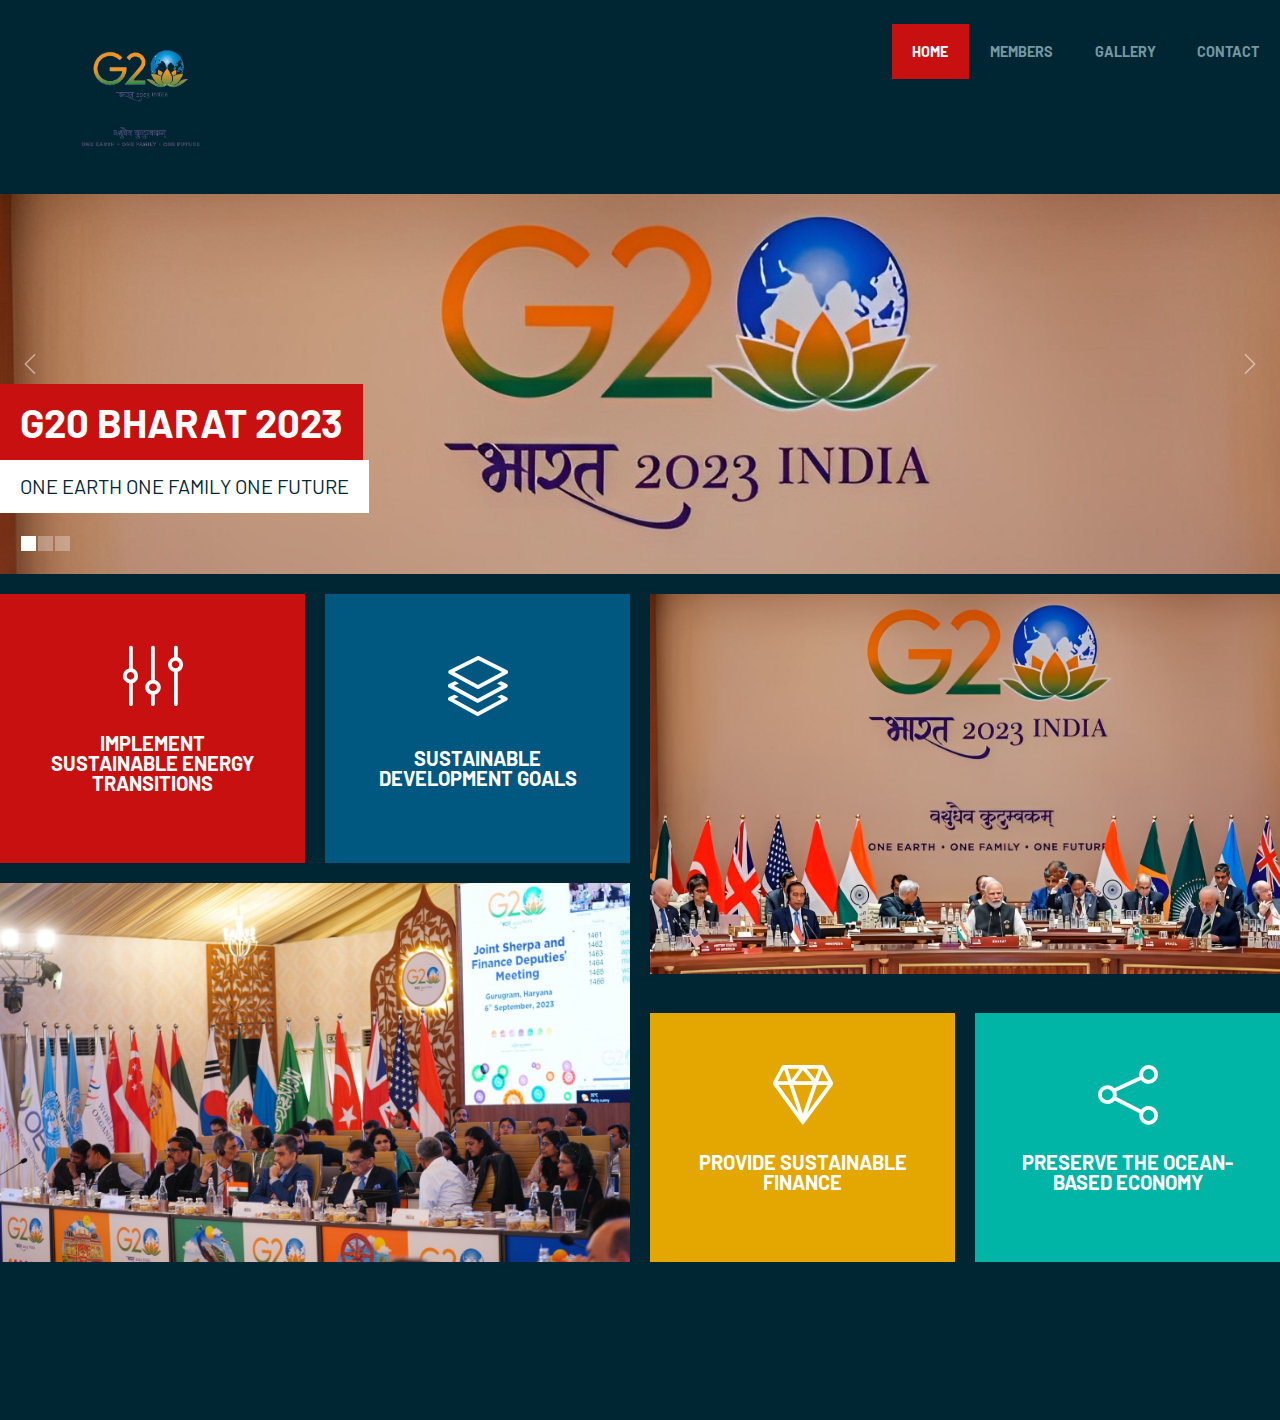
==== commit 4d48e431: "Update index.html" ====
--- a/index.html
+++ b/index.html
@@ -75,7 +75,7 @@
           </a>
           
           
-          <img class="m-12 l-6 l-row-2 margin-bottom" src="gg20.jpg" height="200px">
+          <img class="m-12 l-6 l-row-2 margin-bottom" src="g20.jpeg" height="200px">
           <img class="m-12 l-6 l-row-2 margin-bottom" src="g234.jpg" height="200px">
           <a href="/" class="s-12 m-6 l-3 padding-2x vertical-center margin-bottom background-orange">
             <i class="icon-sli-diamond text-size-60 text-white center margin-bottom-15"></i>
